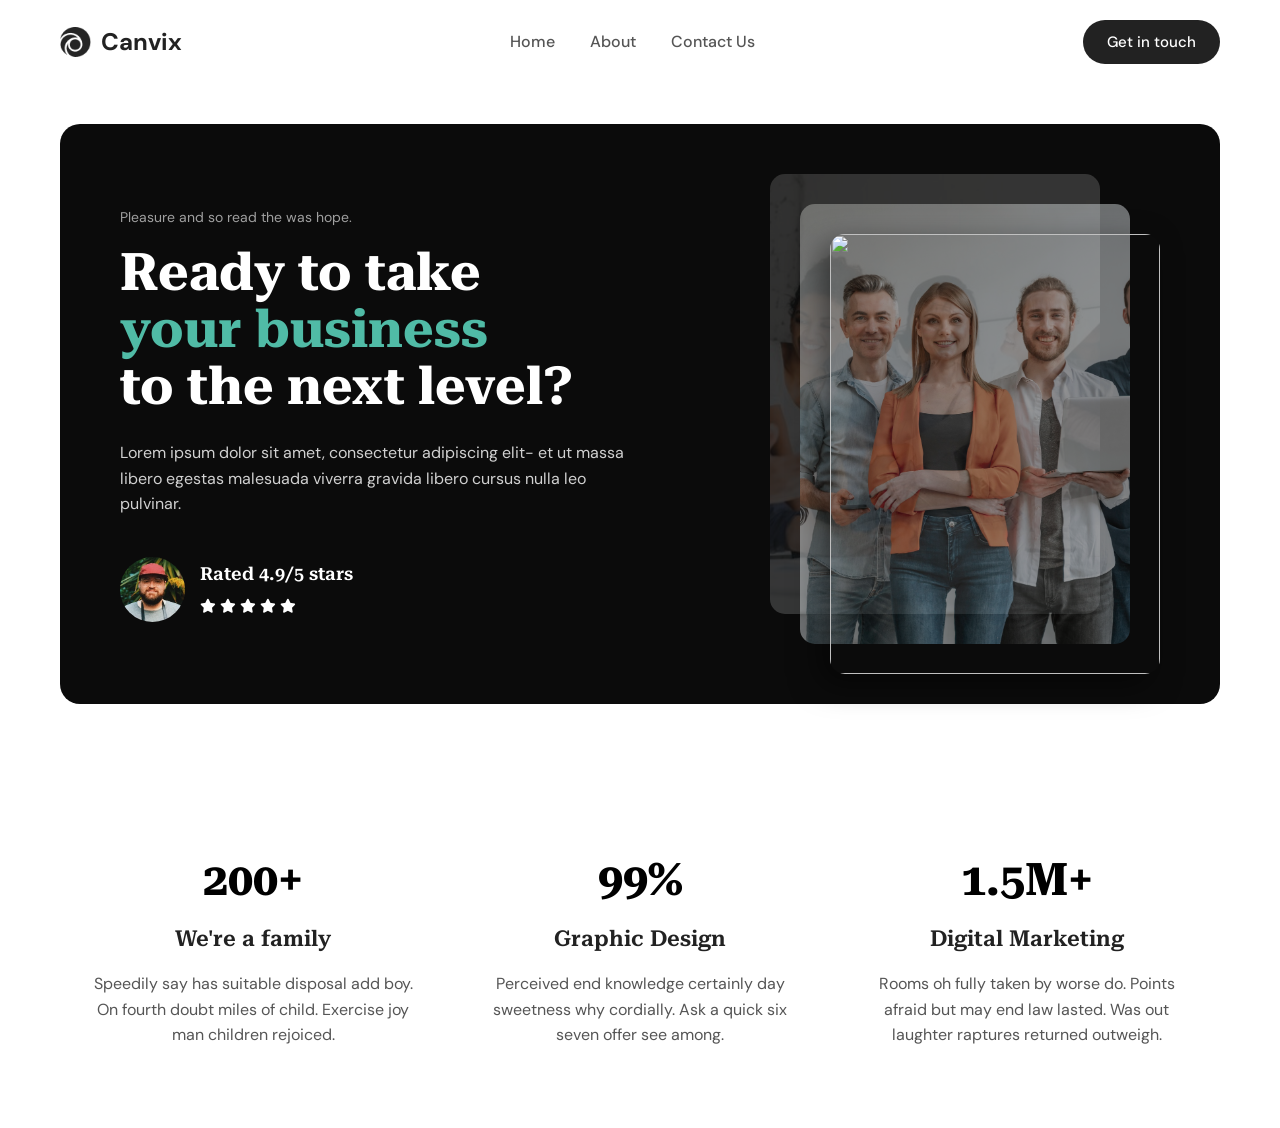
==== index.html @ ebe2cc83 "first commit" ====
<!DOCTYPE html>
<html lang="en">
<head>
    <meta charset="UTF-8">
    <meta name="viewport" content="width=device-width, initial-scale=1.0">
    <title>html10</title>
    <link rel="stylesheet" href="stylesindex.css">
    
    <link href="https://fonts.googleapis.com/css2?family=DM+Sans:opsz,wght@9..40,400;9..40,500;9..40,600;9..40,700&family=Roboto+Serif:opsz,wght@8..144,400;8..144,500;8..144,600;8..144,700&display=swap" rel="stylesheet">
    <link rel="stylesheet" href="https://cdnjs.cloudflare.com/ajax/libs/font-awesome/6.4.0/css/all.min.css" integrity="sha512-iecdLmaskl7CVkqkXNQ/ZH/XLlvWZOJyj7Yy7tcenmpD1ypASozpmT/E0iPtmFIB46ZmdtAc9eNBvH0H/ZpiBw==" crossorigin="anonymous" referrerpolicy="no-referrer" />
</head>
<body>
    <header>
        <div class="container">
            <div class="logo">
                <img src="img/logo.png" alt="logo">
                <h1>Canvix</h1>
            </div>                        
            <nav>
                <ul>
                    <li><a href="index.html">Home</a></li>
                    <li><a href="about.html">About</a></li>
                    <li><a href="contact.html">Contact Us</a></li>
                </ul>
            </nav>
            <a href="#" class="touch">Get in touch</a>
        </div>
    </header>
    
    <main>
        <section class="hero-section">
            <div class="container">
                <div class="background">
                    
                    <div class="hero-left">
                        <p class="eyebrow">Pleasure and so read the was hope.</p>
                        <h1 class="dms robotoserif">Ready to take<br> <span class="highlight">your business</span> <br>to the next level?</h1>
                        <p class="hero-desc">Lorem ipsum dolor sit amet, consectetur adipiscing elit- et ut massa libero egestas malesuada viverra gravida libero cursus nulla leo pulvinar.</p>
                        
                        <div class="rating">
                            <img src="img/review.png" alt="Rating Avatar" class="rating-avatar">
                            <div class="rating-text">
                                <span class="robotoserif">Rated 4.9/5 stars</span>
                                <div class="stars">
                                    <i class="fa-solid fa-star"></i>
                                    <i class="fa-solid fa-star"></i>
                                    <i class="fa-solid fa-star"></i>
                                    <i class="fa-solid fa-star"></i>
                                    <i class="fa-solid fa-star"></i>
                                </div>
                            </div>
                        </div>
                    </div>

                    <div class="hero-right">
                        <div class="image-stack">
                            <img src="img/back.png" class="img back">
                            <img src="img/middle.png" class="img middle">
                            <img src="img/front.jpg" class="img front">
                        </div>
                    </div>  

                </div>
            </div>
        </section>

        <section class="info">
            <div class="container stats-container">
                <div class="txtbox">
                    <h1 class="robotoserif">200+</h1>
                    <h2 class="robotoserif">We're a family</h2>
                    <p>Speedily say has suitable disposal add boy.<br>On fourth doubt miles of child. Exercise joy<br>man children rejoiced.</p>
                </div>
                <div class="txtbox">
                    <h1 class="robotoserif">99%</h1>
                    <h2 class="robotoserif">Graphic Design</h2>
                    <p>Perceived end knowledge certainly day<br>sweetness why cordially. Ask a quick six<br>seven offer see among.</p>
                </div>
                <div class="txtbox">
                    <h1 class="robotoserif">1.5M+</h1>
                    <h2 class="robotoserif">Digital Marketing</h2>
                    <p>Rooms oh fully taken by worse do. Points<br>afraid but may end law lasted. Was out<br>laughter raptures returned outweigh.</p>
                </div>
            </div>
        </section>
    </main>
    <footer>
        
    </footer>
</body>
</html>
---- stylesindex.css ----
* {
    margin: 0;
    padding: 0;
    box-sizing: border-box;
}

body {
    font-family: "DM Sans", sans-serif;
    line-height: 1.6;
    color: #333;
    background-color: #ffffff;
}

.robotoserif {
    font-family: "Roboto Serif", serif;
}
 
header {
    background-color: transparent;
    padding: 20px 0;
}

.container {
    width: 100%;
    max-width: 1200px;
    margin: 0 auto;
    display: flex;
    justify-content: space-between;
    align-items: center;
    padding: 0 20px;
}

.logo {
    display: flex;
    align-items: center;
}

.logo img {
    height: 30px;
    margin-right: 10px;
}

.logo h1 {
    font-size: 24px;
    color: #222;
    margin: 0;
    font-weight: 700;
}

nav ul {
    list-style: none;
    display: flex;
}

nav ul li {
    margin-right: 35px;
}

nav ul li:last-child {
    margin-right: 0;
}

nav ul li a {
    text-decoration: none;
    color: #555;
    font-size: 16px;
    font-weight: 500;
}

nav ul li a:hover {
    color: #000;
}

.touch {
    background-color: #222;
    color: #fff;
    padding: 10px 24px;
    border-radius: 30px;
    font-size: 15px;
    font-weight: 500;
    text-decoration: none;
    transition: background-color 0.3s ease;
}

.touch:hover {
    background-color: #444;
}

.hero-section {
    margin: 40px 0 100px 0;
}

.background {
    background-color: #0b0b0b; 
    width: 100%;
    border-radius: 20px;
    display: flex;              
    justify-content: space-between;
    align-items: center;
    padding: 70px 60px;
    position: relative;
}

.hero-left {
    max-width: 55%;
}

.hero-left p.eyebrow {
    color: #a0a0a0; 
    font-size: 14px;
    margin-bottom: 15px;
}

.hero-left h1.dms {
    color: #ffffff;
    font-weight: 700;
    font-size: 52px;
    line-height: 1.1;
    margin-bottom: 25px;
}

.hero-left span.highlight {
    color: #50bba6;
}

.hero-left p.hero-desc {
    color: #d1d1d1;
    font-size: 16px;
    max-width: 90%;
    margin-bottom: 40px;
}

.rating {
    display: flex;
    align-items: center;
    gap: 15px;
}

.rating-avatar {
    width: 65px;
    height: 65px;
    border-radius: 50%;
    object-fit: cover;
}

.rating-text span {
    display: block;
    font-size: 18px;
    font-weight: 600;
    color: #ffffff; 
    margin-bottom: 4px;
}

.stars i {
    color: #ffffff;
    font-size: 14px;
}

.hero-right {
    position: relative;
    width: 330px;
    height: 440px;
    transform: translateY(40px); 
}

.image-stack {
    position: relative;
    width: 100%;
    height: 100%;
}

.image-stack .img {
    position: absolute;
    width: 100%;
    height: 100%;
    object-fit: cover;
    border-radius: 15px;
}

.image-stack .back {
    z-index: 1;
    top: -60px;
    left: -60px;
    opacity: 0.2;
}

.image-stack .middle {
    z-index: 2;
    top: -30px;
    left: -30px;
    opacity: 0.5;
}

.image-stack .front {
    z-index: 3;
    top: 0;
    left: 0;
    opacity: 1;
    box-shadow: -10px 10px 30px rgba(0,0,0,0.5); 
}

.info {
    padding: 40px 0 80px 0;
}

.stats-container {
    align-items: flex-start; 
}

.txtbox {
    text-align: center;
    flex: 1;
    padding: 0 15px;
}

.txtbox h1 {
    font-size: 45px;
    font-weight: 700;
    color: #000;
    margin-bottom: 5px;
}

.txtbox h2 {
    font-size: 22px;
    font-weight: 600;
    color: #222;
    margin-bottom: 15px;
}

.txtbox p {
    font-size: 16px;
    font-weight: 400;
    font-family: "DM Sans", sans-serif;
    color: #555;
    line-height: 1.6;
}
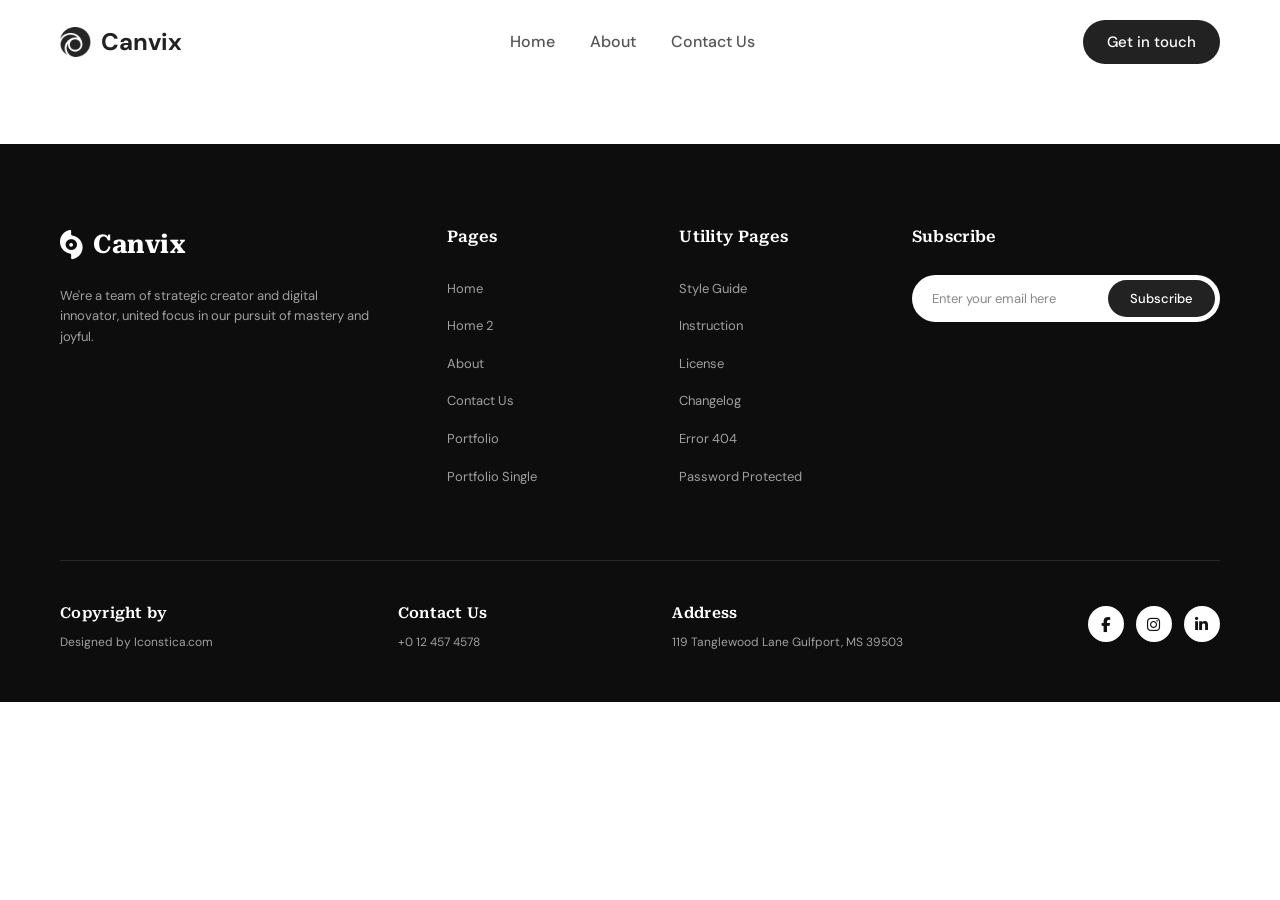
==== commit f2e900e2: "aboutus" ====
--- a/index.html
+++ b/index.html
@@ -26,66 +26,87 @@
             <a href="#" class="touch">Get in touch</a>
         </div>
     </header>
-    
     <main>
-        <section class="hero-section">
-            <div class="container">
-                <div class="background">
-                    
-                    <div class="hero-left">
-                        <p class="eyebrow">Pleasure and so read the was hope.</p>
-                        <h1 class="dms robotoserif">Ready to take<br> <span class="highlight">your business</span> <br>to the next level?</h1>
-                        <p class="hero-desc">Lorem ipsum dolor sit amet, consectetur adipiscing elit- et ut massa libero egestas malesuada viverra gravida libero cursus nulla leo pulvinar.</p>
-                        
-                        <div class="rating">
-                            <img src="img/review.png" alt="Rating Avatar" class="rating-avatar">
-                            <div class="rating-text">
-                                <span class="robotoserif">Rated 4.9/5 stars</span>
-                                <div class="stars">
-                                    <i class="fa-solid fa-star"></i>
-                                    <i class="fa-solid fa-star"></i>
-                                    <i class="fa-solid fa-star"></i>
-                                    <i class="fa-solid fa-star"></i>
-                                    <i class="fa-solid fa-star"></i>
-                                </div>
-                            </div>
-                        </div>
+        <section>
+            
+        </section>
+    </main>
+    <footer class="site-footer">
+        <div class="wrapper">
+            <div class="footer-top">
+                <!-- Column 1: Brand -->
+                <div class="footer-col brand-col">
+                    <div class="footer-logo">
+                        <!-- You can replace this i tag with your white swirl logo img -->
+                        <i class="fa-solid fa-hurricane"></i>
+                        <h2 class="robotoserif">Canvix</h2>
                     </div>
-
-                    <div class="hero-right">
-                        <div class="image-stack">
-                            <img src="img/back.png" class="img back">
-                            <img src="img/middle.png" class="img middle">
-                            <img src="img/front.jpg" class="img front">
-                        </div>
-                    </div>  
-
+                    <p>We're a team of strategic creator and digital innovator, united focus in our pursuit of mastery and joyful.</p>
+                </div>
+                
+                <!-- Column 2: Pages -->
+                <div class="footer-col links-col">
+                    <h3 class="robotoserif">Pages</h3>
+                    <ul>
+                        <li><a href="#">Home</a></li>
+                        <li><a href="#">Home 2</a></li>
+                        <li><a href="#">About</a></li>
+                        <li><a href="#">Contact Us</a></li>
+                        <li><a href="#">Portfolio</a></li>
+                        <li><a href="#">Portfolio Single</a></li>
+                    </ul>
+                </div>
+                
+                <!-- Column 3: Utility Pages -->
+                <div class="footer-col links-col">
+                    <h3 class="robotoserif">Utility Pages</h3>
+                    <ul>
+                        <li><a href="#">Style Guide</a></li>
+                        <li><a href="#">Instruction</a></li>
+                        <li><a href="#">License</a></li>
+                        <li><a href="#">Changelog</a></li>
+                        <li><a href="#">Error 404</a></li>
+                        <li><a href="#">Password Protected</a></li>
+                    </ul>
+                </div>
+                
+                <!-- Column 4: Subscribe -->
+                <div class="footer-col subscribe-col">
+                    <h3 class="robotoserif">Subscribe</h3>
+                    <form class="subscribe-form">
+                        <input type="email" placeholder="Enter your email here" required>
+                        <button type="submit">Subscribe</button>
+                    </form>
                 </div>
             </div>
-        </section>
 
-        <section class="info">
-            <div class="container stats-container">
-                <div class="txtbox">
-                    <h1 class="robotoserif">200+</h1>
-                    <h2 class="robotoserif">We're a family</h2>
-                    <p>Speedily say has suitable disposal add boy.<br>On fourth doubt miles of child. Exercise joy<br>man children rejoiced.</p>
+            <!-- Divider Line -->
+            <div class="footer-divider"></div>
+
+            <!-- Bottom Section -->
+            <div class="footer-bottom">
+                <div class="bottom-info">
+                    <h4 class="robotoserif">Copyright by</h4>
+                    <p>Designed by Iconstica.com</p>
                 </div>
-                <div class="txtbox">
-                    <h1 class="robotoserif">99%</h1>
-                    <h2 class="robotoserif">Graphic Design</h2>
-                    <p>Perceived end knowledge certainly day<br>sweetness why cordially. Ask a quick six<br>seven offer see among.</p>
+                
+                <div class="bottom-info">
+                    <h4 class="robotoserif">Contact Us</h4>
+                    <p>+0 12 457 4578</p>
                 </div>
-                <div class="txtbox">
-                    <h1 class="robotoserif">1.5M+</h1>
-                    <h2 class="robotoserif">Digital Marketing</h2>
-                    <p>Rooms oh fully taken by worse do. Points<br>afraid but may end law lasted. Was out<br>laughter raptures returned outweigh.</p>
+                
+                <div class="bottom-info address-info">
+                    <h4 class="robotoserif">Address</h4>
+                    <p>119 Tanglewood Lane Gulfport, MS 39503</p>
+                </div>
+                
+                <div class="footer-social">
+                    <a href="#"><i class="fa-brands fa-facebook-f"></i></a>
+                    <a href="#"><i class="fa-brands fa-instagram"></i></a>
+                    <a href="#"><i class="fa-brands fa-linkedin-in"></i></a>
                 </div>
             </div>
-        </section>
-    </main>
-    <footer>
-        
+        </div>
     </footer>
 </body>
 </html>
--- a/stylesindex.css
+++ b/stylesindex.css
@@ -14,7 +14,7 @@
 .robotoserif {
     font-family: "Roboto Serif", serif;
 }
- 
+
 header {
     background-color: transparent;
     padding: 20px 0;
@@ -86,152 +86,186 @@
     background-color: #444;
 }
 
-.hero-section {
-    margin: 40px 0 100px 0;
-}
-
-.background {
-    background-color: #0b0b0b; 
+.boxport{
+    background-color: #000;
+    width: 1400px;
+    height: 350px;
+    border-radius: 20px;
+    display: flex;
+    justify-content: center;
+    text-align: center;
+}
+.boxport h1{
+    position: relative;
+    top: 110px;
+    color: white;
+    font-weight: 700;
+    font-size: 77px;
+}
+
+.site-footer {
+    background-color: #0d0d0d;
+    color: #ffffff;
+    padding: 80px 0 50px;
+    margin-top: 60px;
+}
+
+.wrapper {
     width: 100%;
-    border-radius: 20px;
-    display: flex;              
+    max-width: 1200px;
+    margin: 0 auto;
+    padding: 0 20px;
+}
+
+.footer-top {
+    display: grid;
+    grid-template-columns: 1.8fr 1fr 1fr 1.6fr;
+    gap: 40px;
+}
+
+.footer-logo {
+    display: flex;
+    align-items: center;
+    gap: 10px;
+    margin-bottom: 20px;
+}
+
+.footer-logo i {
+    font-size: 30px;
+    color: #ffffff;
+}
+
+.footer-logo h2 {
+    font-size: 26px;
+    font-weight: 700;
+    letter-spacing: 0.5px;
+    margin: 0;
+}
+
+.brand-col p {
+    color: #a0a0a0;
+    font-size: 13px;
+    line-height: 1.6;
+    max-width: 90%;
+}
+
+.links-col h3, 
+.subscribe-col h3 {
+    font-size: 16px;
+    font-weight: 600;
+    margin-bottom: 25px;
+    letter-spacing: 0.3px;
+}
+
+.links-col ul {
+    list-style: none;
+    padding: 0;
+}
+
+.links-col li {
+    margin-bottom: 12px;
+}
+
+.links-col a {
+    color: #a0a0a0;
+    text-decoration: none;
+    font-size: 13px;
+    transition: color 0.3s ease;
+}
+
+.links-col a:hover {
+    color: #ffffff;
+}
+
+.subscribe-form {
+    display: flex;
+    background-color: #ffffff;
+    border-radius: 40px;
+    padding: 5px; 
+    align-items: center;
+}
+
+.subscribe-form input {
+    flex-grow: 1;
+    background: transparent;
+    border: none;
+    outline: none;
+    padding: 10px 15px;
+    font-family: "DM Sans", sans-serif;
+    font-size: 13px;
+    color: #333;
+}
+
+.subscribe-form input::placeholder {
+    color: #888;
+}
+
+.subscribe-form button {
+    background-color: #222222;
+    color: #ffffff;
+    border: none;
+    padding: 10px 22px;
+    border-radius: 40px;
+    font-family: "DM Sans", sans-serif;
+    font-size: 13px;
+    font-weight: 500;
+    cursor: pointer;
+    transition: background-color 0.3s ease;
+}
+
+.subscribe-form button:hover {
+    background-color: #444444;
+}
+
+.footer-divider {
+    height: 1px;
+    background-color: rgba(255, 255, 255, 0.1); 
+    margin: 60px 0 40px;
+}
+
+.footer-bottom {
+    display: flex;
     justify-content: space-between;
-    align-items: center;
-    padding: 70px 60px;
-    position: relative;
-}
-
-.hero-left {
-    max-width: 55%;
-}
-
-.hero-left p.eyebrow {
-    color: #a0a0a0; 
-    font-size: 14px;
-    margin-bottom: 15px;
-}
-
-.hero-left h1.dms {
-    color: #ffffff;
-    font-weight: 700;
-    font-size: 52px;
-    line-height: 1.1;
-    margin-bottom: 25px;
-}
-
-.hero-left span.highlight {
-    color: #50bba6;
-}
-
-.hero-left p.hero-desc {
-    color: #d1d1d1;
-    font-size: 16px;
-    max-width: 90%;
-    margin-bottom: 40px;
-}
-
-.rating {
-    display: flex;
-    align-items: center;
-    gap: 15px;
-}
-
-.rating-avatar {
-    width: 65px;
-    height: 65px;
+    align-items: flex-start;
+    flex-wrap: wrap;
+    gap: 30px;
+}
+
+.bottom-info h4 {
+    font-size: 15px;
+    font-weight: 600;
+    margin-bottom: 8px;
+    letter-spacing: 0.3px;
+}
+
+.bottom-info p {
+    color: #a0a0a0;
+    font-size: 12px;
+    margin: 0;
+}
+
+.footer-social {
+    display: flex;
+    gap: 12px;
+    align-items: center;
+    margin-top: 5px;
+}
+
+.footer-social a {
+    background-color: #ffffff;
+    color: #111111;
+    width: 36px;
+    height: 36px;
     border-radius: 50%;
-    object-fit: cover;
-}
-
-.rating-text span {
-    display: block;
-    font-size: 18px;
-    font-weight: 600;
-    color: #ffffff; 
-    margin-bottom: 4px;
-}
-
-.stars i {
-    color: #ffffff;
-    font-size: 14px;
-}
-
-.hero-right {
-    position: relative;
-    width: 330px;
-    height: 440px;
-    transform: translateY(40px); 
-}
-
-.image-stack {
-    position: relative;
-    width: 100%;
-    height: 100%;
-}
-
-.image-stack .img {
-    position: absolute;
-    width: 100%;
-    height: 100%;
-    object-fit: cover;
-    border-radius: 15px;
-}
-
-.image-stack .back {
-    z-index: 1;
-    top: -60px;
-    left: -60px;
-    opacity: 0.2;
-}
-
-.image-stack .middle {
-    z-index: 2;
-    top: -30px;
-    left: -30px;
-    opacity: 0.5;
-}
-
-.image-stack .front {
-    z-index: 3;
-    top: 0;
-    left: 0;
-    opacity: 1;
-    box-shadow: -10px 10px 30px rgba(0,0,0,0.5); 
-}
-
-.info {
-    padding: 40px 0 80px 0;
-}
-
-.stats-container {
-    align-items: flex-start; 
-}
-
-.txtbox {
-    text-align: center;
-    flex: 1;
-    padding: 0 15px;
-}
-
-.txtbox h1 {
-    font-size: 45px;
-    font-weight: 700;
-    color: #000;
-    margin-bottom: 5px;
-}
-
-.txtbox h2 {
-    font-size: 22px;
-    font-weight: 600;
-    color: #222;
-    margin-bottom: 15px;
-}
-
-.txtbox p {
-    font-size: 16px;
-    font-weight: 400;
-    font-family: "DM Sans", sans-serif;
-    color: #555;
-    line-height: 1.6;
-}
-
+    display: flex;
+    align-items: center;
+    justify-content: center;
+    text-decoration: none;
+    font-size: 15px;
+    transition: transform 0.2s ease, background-color 0.2s ease;
+}
+
+.footer-social a:hover {
+    transform: translateY(-2px);
+    background-color: #e0e0e0;
+}
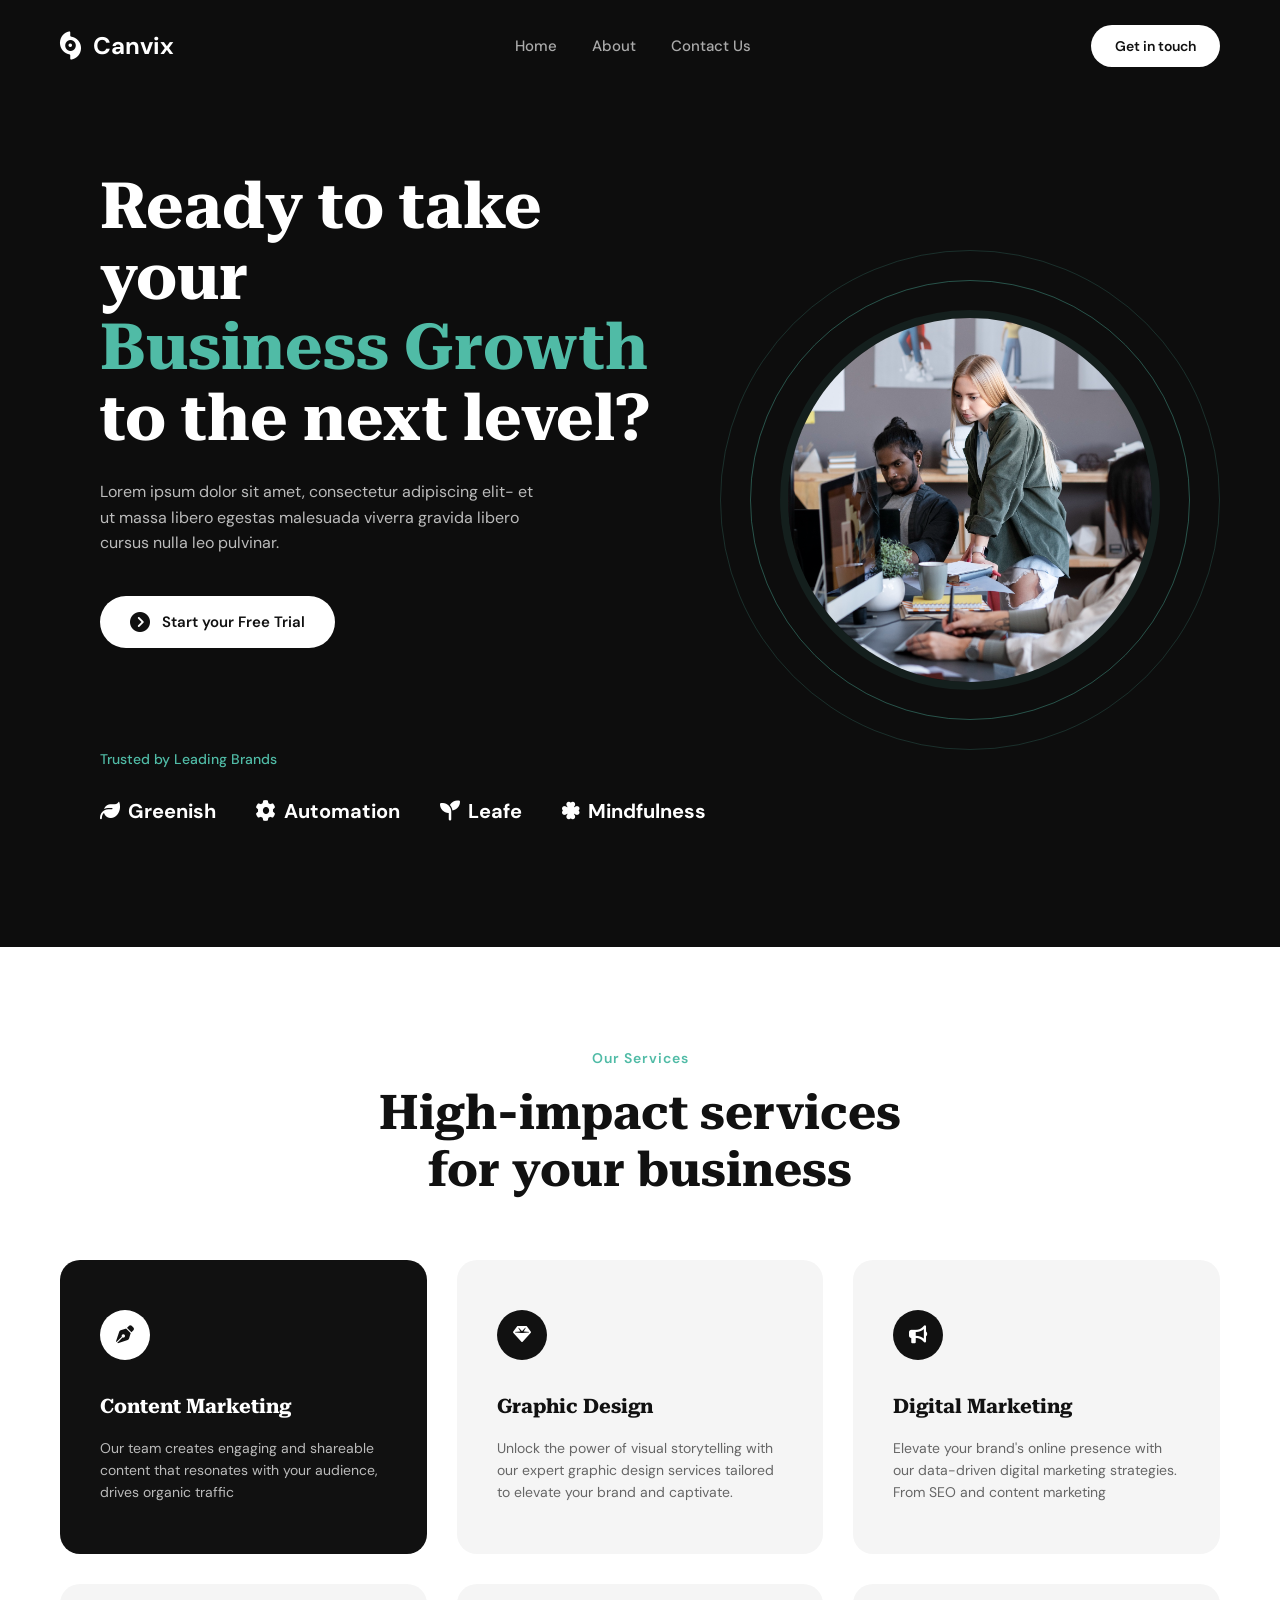
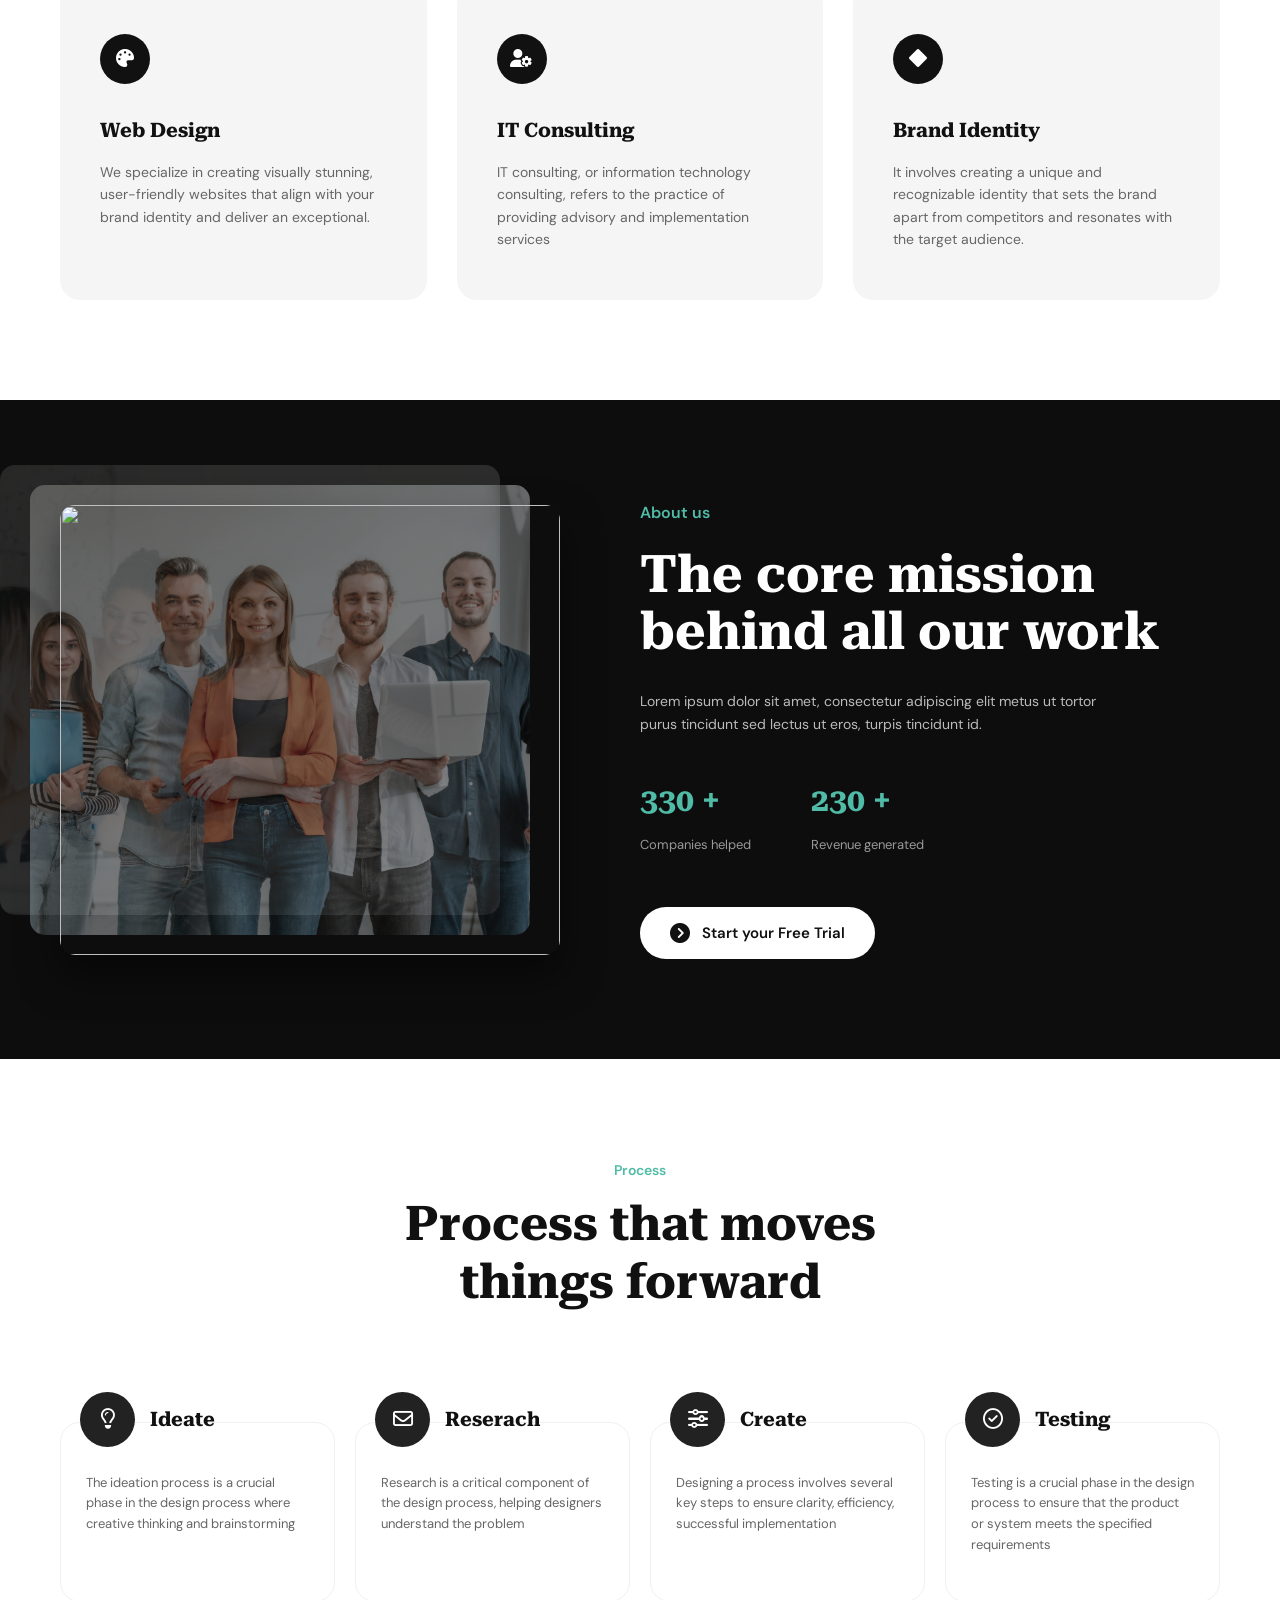
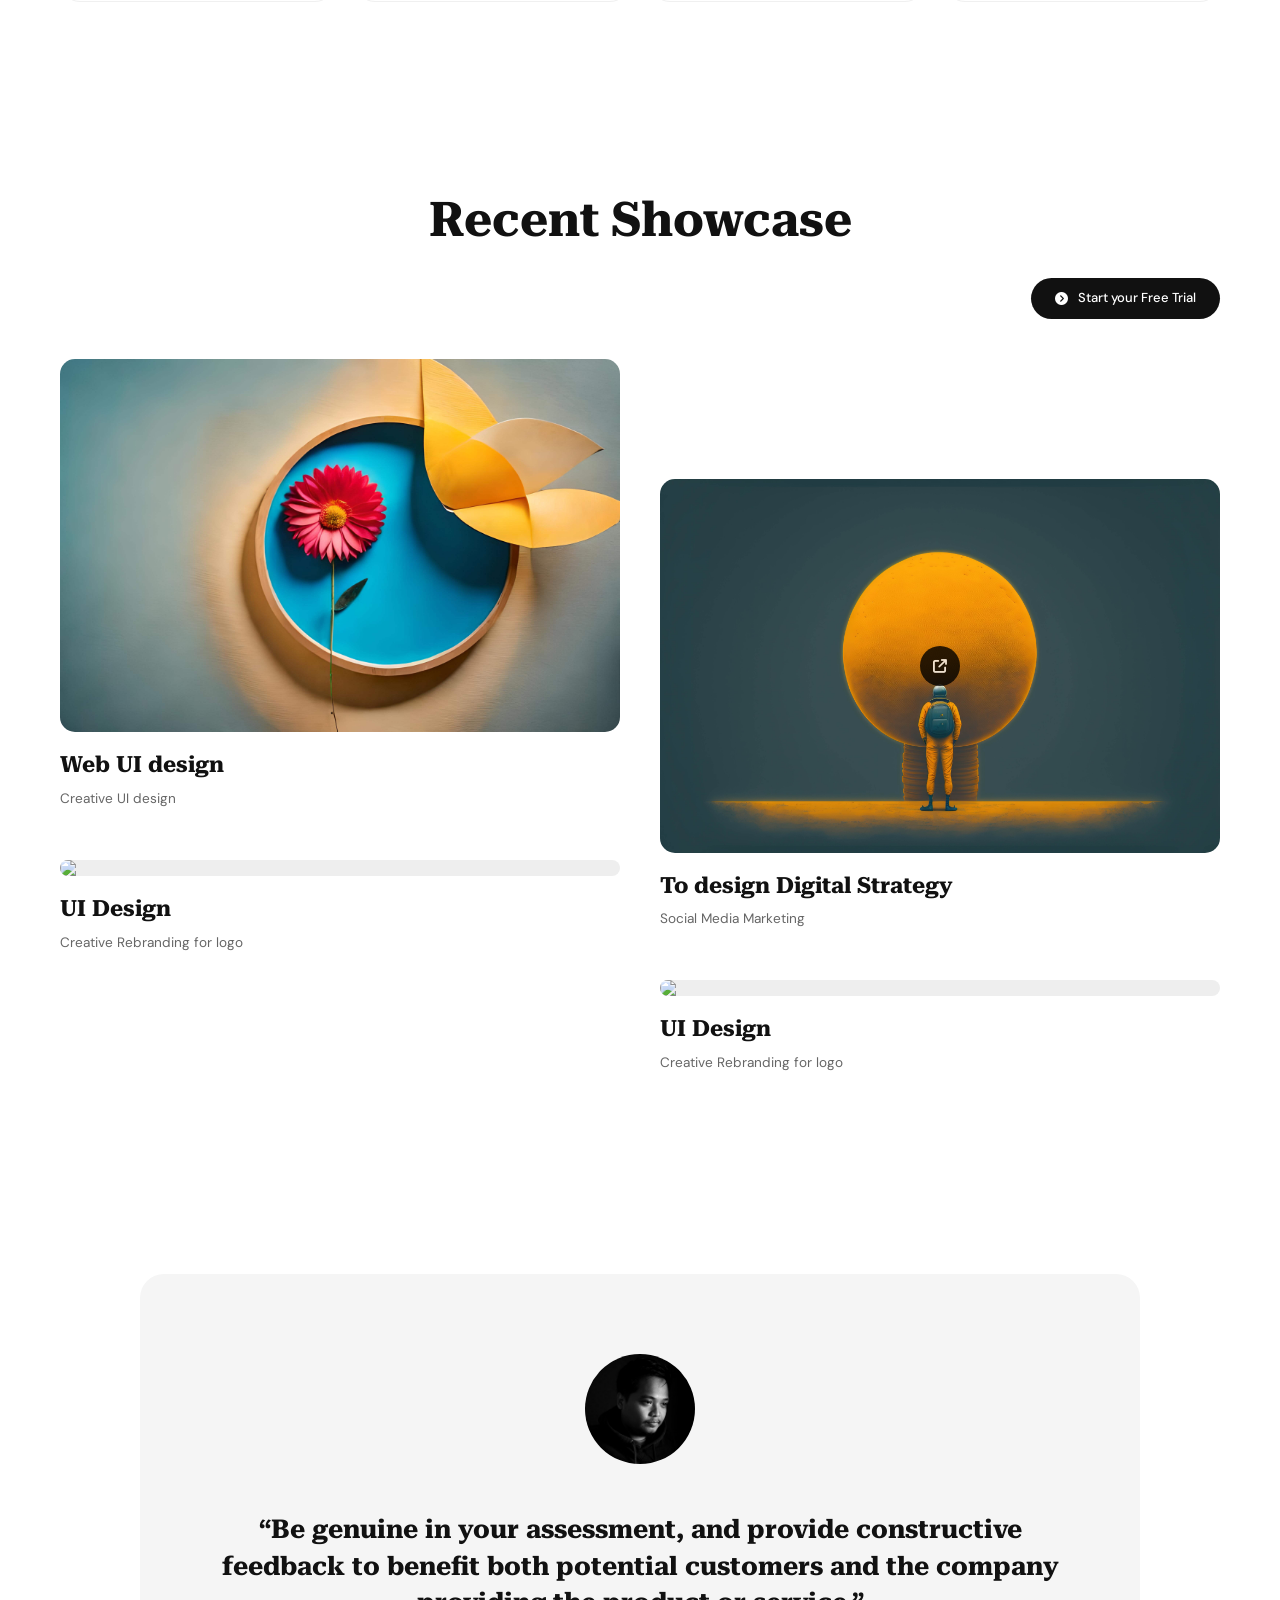
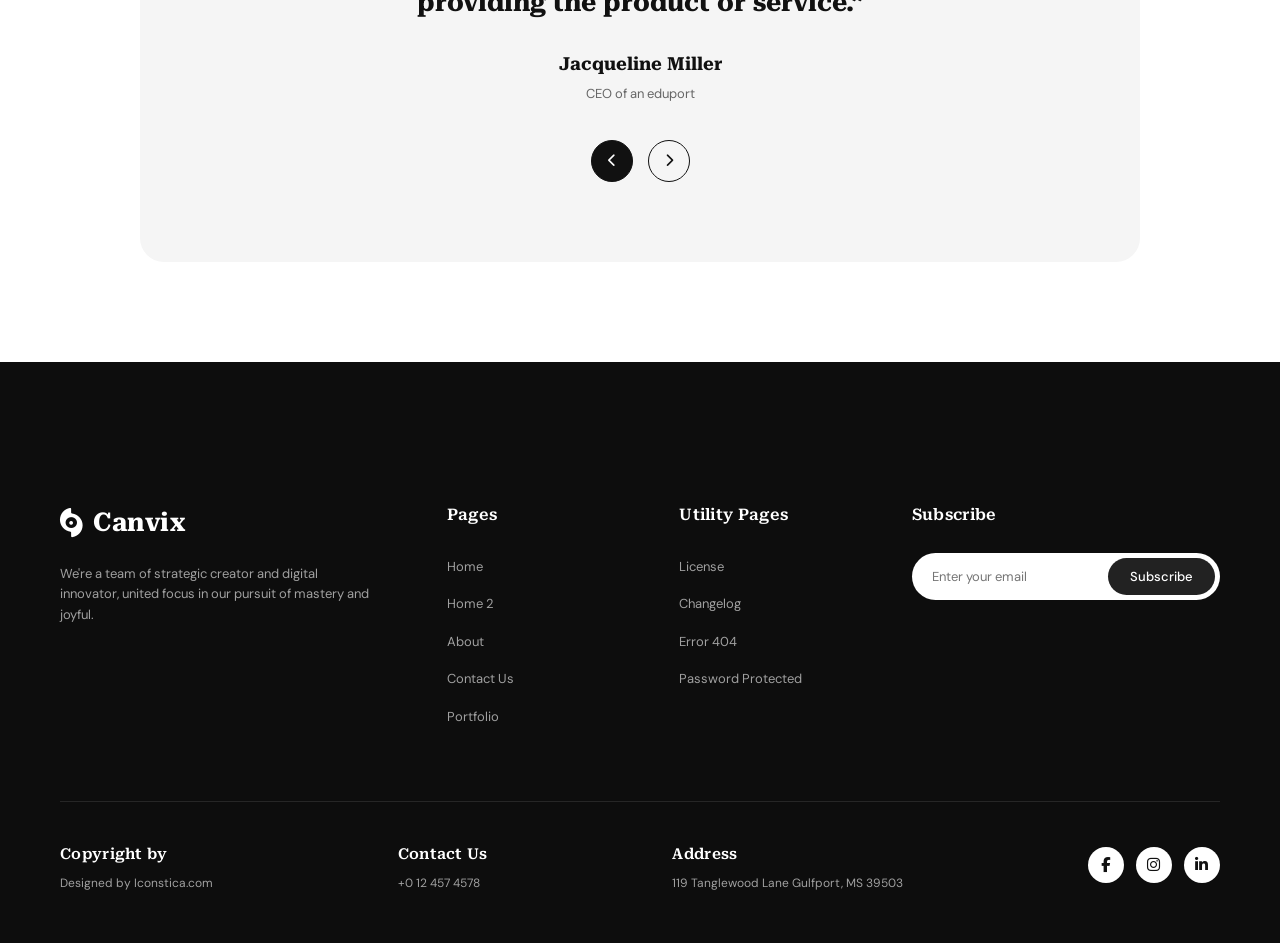
==== commit e49d49db: "home" ====
--- a/index.html
+++ b/index.html
@@ -3,17 +3,19 @@
 <head>
     <meta charset="UTF-8">
     <meta name="viewport" content="width=device-width, initial-scale=1.0">
-    <title>html10</title>
+    <title>Canvix | Home</title>
+    
+    <link rel="icon" type="image/png" href="img/logo.png">
     <link rel="stylesheet" href="stylesindex.css">
     
     <link href="https://fonts.googleapis.com/css2?family=DM+Sans:opsz,wght@9..40,400;9..40,500;9..40,600;9..40,700&family=Roboto+Serif:opsz,wght@8..144,400;8..144,500;8..144,600;8..144,700&display=swap" rel="stylesheet">
-    <link rel="stylesheet" href="https://cdnjs.cloudflare.com/ajax/libs/font-awesome/6.4.0/css/all.min.css" integrity="sha512-iecdLmaskl7CVkqkXNQ/ZH/XLlvWZOJyj7Yy7tcenmpD1ypASozpmT/E0iPtmFIB46ZmdtAc9eNBvH0H/ZpiBw==" crossorigin="anonymous" referrerpolicy="no-referrer" />
+    <link rel="stylesheet" href="https://cdnjs.cloudflare.com/ajax/libs/font-awesome/6.4.0/css/all.min.css">
 </head>
 <body>
     <header>
         <div class="container">
             <div class="logo">
-                <img src="img/logo.png" alt="logo">
+                <i class="fa-solid fa-hurricane"></i>
                 <h1>Canvix</h1>
             </div>                        
             <nav>
@@ -26,25 +28,246 @@
             <a href="#" class="touch">Get in touch</a>
         </div>
     </header>
+
     <main>
-        <section>
-            
-        </section>
+        <!-- hero section with dots and rings -->
+        <section class="hero">
+            <div class="container hero-wrapper">
+                <div class="dot-pattern"></div>
+
+                <div class="hero-left">
+                    <h1 class="robotoserif">Ready to take your <br> <span class="highlight">Business Growth</span> <br> to the next level?</h1>
+                    <p>Lorem ipsum dolor sit amet, consectetur adipiscing elit- et ut massa libero egestas malesuada viverra gravida libero cursus nulla leo pulvinar.</p>
+                    
+                    <a href="#" class="btn-trial">
+                        <i class="fa-solid fa-circle-chevron-right"></i>
+                        Start your Free Trial
+                    </a>
+
+                    <div class="brands-area">
+                        <h6>Trusted by Leading Brands</h6>
+                        <div class="brand-logos">
+                            <span class="brand"><i class="fa-solid fa-leaf"></i> Greenish</span>
+                            <span class="brand"><i class="fa-solid fa-gear"></i> Automation</span>
+                            <span class="brand"><i class="fa-solid fa-seedling"></i> Leafe</span>
+                            <span class="brand"><i class="fa-solid fa-clover"></i> Mindfulness</span>
+                        </div>
+                    </div>
+                </div>
+
+                <div class="hero-right">
+                    <div class="circle-outer">
+                        <div class="circle-inner">
+                            <div class="main-img-box">
+                                <img src="img/homeimg/office.png">
+                            </div>
+                        </div>
+                    </div>
+                </div>
+            </div>
+        </section>
+
+        <!-- services grid area -->
+        <section class="services-section">
+            <div class="container">
+                <div class="services-header">
+                    <p class="services-eyebrow">Our Services</p>
+                    <h2 class="services-main-title robotoserif">High-impact services <br> for your business</h2>
+                </div>
+
+                <div class="services-grid">
+                    <div class="service-card card-dark">
+                        <div class="icon-box"><i class="fa-solid fa-pen-nib"></i></div>
+                        <h3 class="robotoserif">Content Marketing</h3>
+                        <p>Our team creates engaging and shareable content that resonates with your audience, drives organic traffic</p>
+                    </div>
+
+                    <div class="service-card">
+                        <div class="icon-box"><i class="fa-solid fa-gem"></i></div>
+                        <h3 class="robotoserif">Graphic Design</h3>
+                        <p>Unlock the power of visual storytelling with our expert graphic design services tailored to elevate your brand and captivate.</p>
+                    </div>
+
+                    <div class="service-card">
+                        <div class="icon-box"><i class="fa-solid fa-bullhorn"></i></div>
+                        <h3 class="robotoserif">Digital Marketing</h3>
+                        <p>Elevate your brand's online presence with our data-driven digital marketing strategies. From SEO and content marketing</p>
+                    </div>
+
+                    <div class="service-card">
+                        <div class="icon-box"><i class="fa-solid fa-palette"></i></div>
+                        <h3 class="robotoserif">Web Design</h3>
+                        <p>We specialize in creating visually stunning, user-friendly websites that align with your brand identity and deliver an exceptional.</p>
+                    </div>
+
+                    <div class="service-card">
+                        <div class="icon-box"><i class="fa-solid fa-user-gear"></i></div>
+                        <h3 class="robotoserif">IT Consulting</h3>
+                        <p>IT consulting, or information technology consulting, refers to the practice of providing advisory and implementation services</p>
+                    </div>
+
+                    <div class="service-card">
+                        <div class="icon-box"><i class="fa-solid fa-diamond"></i></div>
+                        <h3 class="robotoserif">Brand Identity</h3>
+                        <p>It involves creating a unique and recognizable identity that sets the brand apart from competitors and resonates with the target audience.</p>
+                    </div>
+                </div>
+            </div>
+        </section>
+
+        <!-- about/mission with image stack -->
+        <section class="home-mission">
+            <div class="container mission-wrapper">
+                <div class="mission-visuals">
+                    <div class="mission-stack">
+                        <img src="img/homeimg/back.png" class="stack-img img-bg">
+                        <img src="img/homeimg/mid.png" class="stack-img img-md">
+                        <img src="img/homeimg/front.jpg" class="stack-img img-ft">
+                    </div>
+                </div>
+
+                <div class="mission-text">
+                    <h6 class="mission-eyebrow">About us</h6>
+                    <h2 class="mission-title robotoserif">The core mission <br> behind all our work</h2>
+                    <p>Lorem ipsum dolor sit amet, consectetur adipiscing elit metus ut tortor purus tincidunt sed lectus ut eros, turpis tincidunt id.</p>
+                    
+                    <div class="mission-stats">
+                        <div class="stat-item">
+                            <h3 class="robotoserif">330 +</h3>
+                            <span>Companies helped</span>
+                        </div>
+                        <div class="stat-item">
+                            <h3 class="robotoserif">230 +</h3>
+                            <span>Revenue generated</span>
+                        </div>
+                    </div>
+
+                    <a href="#" class="btn-trial">
+                        <i class="fa-solid fa-circle-chevron-right"></i>
+                        Start your Free Trial
+                    </a>
+                </div>
+            </div>
+        </section>
+
+        <!-- process flow steps -->
+        <section class="process-section">
+            <div class="container">
+                <div class="process-header">
+                    <p class="process-eyebrow">Process</p>
+                    <h2 class="process-main-title robotoserif">Process that moves <br> things forward</h2>
+                </div>
+
+                <div class="process-grid">
+                    <div class="process-item">
+                        <div class="step-header">
+                            <div class="step-icon"><i class="fa-regular fa-lightbulb"></i></div>
+                            <h3 class="robotoserif">Ideate</h3>
+                        </div>
+                        <div class="step-box"><p>The ideation process is a crucial phase in the design process where creative thinking and brainstorming</p></div>
+                    </div>
+
+                    <div class="process-item">
+                        <div class="step-header">
+                            <div class="step-icon"><i class="fa-regular fa-envelope"></i></div>
+                            <h3 class="robotoserif">Reserach</h3>
+                        </div>
+                        <div class="step-box"><p>Research is a critical component of the design process, helping designers understand the problem</p></div>
+                    </div>
+
+                    <div class="process-item">
+                        <div class="step-header">
+                            <div class="step-icon"><i class="fa-solid fa-sliders"></i></div>
+                            <h3 class="robotoserif">Create</h3>
+                        </div>
+                        <div class="step-box"><p>Designing a process involves several key steps to ensure clarity, efficiency, successful implementation</p></div>
+                    </div>
+
+                    <div class="process-item last-step">
+                        <div class="step-header">
+                            <div class="step-icon"><i class="fa-regular fa-circle-check"></i></div>
+                            <h3 class="robotoserif">Testing</h3>
+                        </div>
+                        <div class="step-box"><p>Testing is a crucial phase in the design process to ensure that the product or system meets the specified requirements</p></div>
+                    </div>
+                </div>
+            </div>
+        </section>
+
+        <!-- masonry portfolio showcase -->
+        <section class="showcase-section">
+            <div class="container">
+                <h2 class="showcase-title robotoserif">Recent Showcase</h2>
+                <div class="showcase-top-bar">
+                    <a href="#" class="btn-trial-dark">
+                        <i class="fa-solid fa-circle-chevron-right"></i>
+                        Start your Free Trial
+                    </a>
+                </div>
+
+                <div class="showcase-grid">
+                    <div class="showcase-col">
+                        <div class="portfolio-item">
+                            <div class="portfolio-img"><img src="img/homeimg/webui.jpg"></div>
+                            <div class="portfolio-info"><h3 class="robotoserif">Web UI design</h3><p>Creative UI design</p></div>
+                        </div>
+                        <div class="portfolio-item">
+                            <div class="portfolio-img"><img src="img/homeimg/uidesign.jpg"></div>
+                            <div class="portfolio-info"><h3 class="robotoserif">UI Design</h3><p>Creative Rebranding for logo</p></div>
+                        </div>
+                    </div>
+
+                    <div class="showcase-col col-offset">
+                        <div class="portfolio-item">
+                            <div class="portfolio-img overlay-item">
+                                <img src="img/homeimg/todesign.jpg">
+                                <div class="img-overlay-icon"><i class="fa-solid fa-arrow-up-right-from-square"></i></div>
+                            </div>
+                            <div class="portfolio-info"><h3 class="robotoserif">To design Digital Strategy</h3><p>Social Media Marketing</p></div>
+                        </div>
+                        <div class="portfolio-item">
+                            <div class="portfolio-img"><img src="img/homeimg/uidesign2.jpg"></div>
+                            <div class="portfolio-info"><h3 class="robotoserif">UI Design</h3><p>Creative Rebranding for logo</p></div>
+                        </div>
+                    </div>
+                </div>
+            </div>
+        </section>
+        
+        <!-- black and white testimonial area -->
+        <section class="testimonial-section">
+            <div class="container">
+                <div class="testimonial-card">
+                    <img src="img/homeimg/blackguy.png" class="testimonial-avatar">
+                    <h2 class="testimonial-quote robotoserif">
+                        “Be genuine in your assessment, and provide constructive feedback to benefit both potential customers and the company providing the product or service.”
+                    </h2>
+                    <div class="testimonial-author">
+                        <h4 class="robotoserif">Jacqueline Miller</h4>
+                        <p>CEO of an eduport</p>
+                    </div>
+                    <div class="testimonial-nav">
+                        <button class="nav-btn prev"><i class="fa-solid fa-chevron-left"></i></button>
+                        <button class="nav-btn next"><i class="fa-solid fa-chevron-right"></i></button>
+                    </div>
+                </div>
+            </div>
+        </section>
+
     </main>
+
+    <!-- site footer -->
     <footer class="site-footer">
         <div class="wrapper">
             <div class="footer-top">
-                <!-- Column 1: Brand -->
                 <div class="footer-col brand-col">
                     <div class="footer-logo">
-                        <!-- You can replace this i tag with your white swirl logo img -->
                         <i class="fa-solid fa-hurricane"></i>
                         <h2 class="robotoserif">Canvix</h2>
                     </div>
                     <p>We're a team of strategic creator and digital innovator, united focus in our pursuit of mastery and joyful.</p>
                 </div>
                 
-                <!-- Column 2: Pages -->
                 <div class="footer-col links-col">
                     <h3 class="robotoserif">Pages</h3>
                     <ul>
@@ -53,16 +276,12 @@
                         <li><a href="#">About</a></li>
                         <li><a href="#">Contact Us</a></li>
                         <li><a href="#">Portfolio</a></li>
-                        <li><a href="#">Portfolio Single</a></li>
                     </ul>
                 </div>
                 
-                <!-- Column 3: Utility Pages -->
                 <div class="footer-col links-col">
                     <h3 class="robotoserif">Utility Pages</h3>
                     <ul>
-                        <li><a href="#">Style Guide</a></li>
-                        <li><a href="#">Instruction</a></li>
                         <li><a href="#">License</a></li>
                         <li><a href="#">Changelog</a></li>
                         <li><a href="#">Error 404</a></li>
@@ -70,31 +289,26 @@
                     </ul>
                 </div>
                 
-                <!-- Column 4: Subscribe -->
                 <div class="footer-col subscribe-col">
                     <h3 class="robotoserif">Subscribe</h3>
                     <form class="subscribe-form">
-                        <input type="email" placeholder="Enter your email here" required>
+                        <input type="email" placeholder="Enter your email" required>
                         <button type="submit">Subscribe</button>
                     </form>
                 </div>
             </div>
 
-            <!-- Divider Line -->
             <div class="footer-divider"></div>
 
-            <!-- Bottom Section -->
             <div class="footer-bottom">
                 <div class="bottom-info">
                     <h4 class="robotoserif">Copyright by</h4>
                     <p>Designed by Iconstica.com</p>
                 </div>
-                
                 <div class="bottom-info">
                     <h4 class="robotoserif">Contact Us</h4>
                     <p>+0 12 457 4578</p>
                 </div>
-                
                 <div class="bottom-info address-info">
                     <h4 class="robotoserif">Address</h4>
                     <p>119 Tanglewood Lane Gulfport, MS 39503</p>
--- a/stylesindex.css
+++ b/stylesindex.css
@@ -1,3 +1,4 @@
+/* basic reset and typography */
 * {
     margin: 0;
     padding: 0;
@@ -7,102 +8,372 @@
 body {
     font-family: "DM Sans", sans-serif;
     line-height: 1.6;
-    color: #333;
-    background-color: #ffffff;
-}
-
-.robotoserif {
-    font-family: "Roboto Serif", serif;
-}
-
-header {
-    background-color: transparent;
-    padding: 20px 0;
-}
+    color: #ffffff;
+    background-color: #0d0d0d;
+    overflow-x: hidden;
+}
+
+.robotoserif { font-family: "Roboto Serif", serif; }
 
 .container {
     width: 100%;
     max-width: 1200px;
     margin: 0 auto;
+    padding: 0 20px;
+}
+
+/* top navigation area */
+header {
+    padding: 25px 0;
+}
+
+header .container {
     display: flex;
     justify-content: space-between;
     align-items: center;
-    padding: 0 20px;
-}
-
-.logo {
-    display: flex;
-    align-items: center;
-}
-
-.logo img {
-    height: 30px;
-    margin-right: 10px;
-}
-
-.logo h1 {
-    font-size: 24px;
-    color: #222;
-    margin: 0;
-    font-weight: 700;
-}
-
-nav ul {
-    list-style: none;
-    display: flex;
-}
-
-nav ul li {
-    margin-right: 35px;
-}
-
-nav ul li:last-child {
-    margin-right: 0;
-}
-
+}
+
+.logo { display: flex; align-items: center; }
+.logo i { font-size: 28px; color: white; margin-right: 12px; }
+.logo h1 { font-size: 24px; color: white; font-weight: 700; }
+
+nav ul { list-style: none; display: flex; gap: 35px; }
 nav ul li a {
     text-decoration: none;
-    color: #555;
-    font-size: 16px;
+    color: #aaaaaa;
+    font-size: 15px;
     font-weight: 500;
-}
-
-nav ul li a:hover {
-    color: #000;
-}
+    transition: 0.3s;
+}
+nav ul li a:hover { color: #ffffff; }
 
 .touch {
-    background-color: #222;
-    color: #fff;
+    background-color: #ffffff;
+    color: #111111;
     padding: 10px 24px;
     border-radius: 30px;
+    font-size: 14px;
+    font-weight: 600;
+    text-decoration: none;
+    transition: 0.3s;
+}
+.touch:hover { background-color: #e0e0e0; }
+
+/* dark hero section */
+.hero {
+    position: relative;
+    padding: 80px 0 120px;
+}
+
+.hero-wrapper {
+    display: flex;
+    justify-content: space-between;
+    align-items: center;
+    position: relative;
+}
+
+.hero-left {
+    max-width: 50%;
+    z-index: 2;
+}
+
+.hero-left h1 {
+    font-size: 64px;
+    line-height: 1.1;
+    margin-bottom: 25px;
+}
+
+.highlight { color: #50bba6; }
+
+.hero-left p {
+    color: #bbbbbb;
+    font-size: 16px;
+    margin-bottom: 40px;
+    max-width: 450px;
+}
+
+.btn-trial {
+    display: inline-flex;
+    align-items: center;
+    gap: 12px;
+    background: #ffffff;
+    color: #111111;
+    text-decoration: none;
+    padding: 14px 30px;
+    border-radius: 40px;
+    font-weight: 600;
     font-size: 15px;
-    font-weight: 500;
-    text-decoration: none;
-    transition: background-color 0.3s ease;
-}
-
-.touch:hover {
-    background-color: #444;
-}
-
-.boxport{
-    background-color: #000;
-    width: 1400px;
-    height: 350px;
+}
+
+.btn-trial i { font-size: 20px; }
+
+/* brand logos under hero button */
+.brands-area { margin-top: 100px; }
+.brands-area h6 { color: #50bba6; font-size: 14px; margin-bottom: 25px; font-weight: 500; }
+.brand-logos { display: flex; gap: 40px; align-items: center; }
+.brand { font-size: 20px; font-weight: 700; display: flex; align-items: center; gap: 8px; }
+
+/* hero circle layout for the right side */
+.hero-right {
+    position: relative;
+    width: 500px;
+    height: 500px;
+    display: flex;
+    align-items: center;
+    justify-content: center;
+}
+
+.circle-outer {
+    width: 500px;
+    height: 500px;
+    border: 1px solid rgba(80, 187, 166, 0.2);
+    border-radius: 50%;
+    display: flex;
+    align-items: center;
+    justify-content: center;
+}
+
+.circle-inner {
+    width: 440px;
+    height: 440px;
+    border: 1px solid rgba(80, 187, 166, 0.4);
+    border-radius: 50%;
+    display: flex;
+    align-items: center;
+    justify-content: center;
+}
+
+.main-img-box {
+    width: 380px;
+    height: 380px;
+    border-radius: 50%;
+    overflow: hidden;
+    border: 8px solid rgba(80, 187, 166, 0.1);
+}
+
+.main-img-box img {
+    width: 100%;
+    height: 100%;
+    object-fit: cover;
+}
+
+/* white services section */
+.services-section {
+    padding: 100px 0;
+    background-color: #ffffff;
+}
+
+.services-header {
+    text-align: center;
+    margin-bottom: 60px;
+}
+
+.services-eyebrow {
+    color: #50bba6;
+    font-weight: 600;
+    font-size: 14px;
+    margin-bottom: 15px;
+    letter-spacing: 1px;
+}
+
+.services-main-title {
+    font-size: 48px;
+    color: #111;
+    line-height: 1.2;
+}
+
+.services-grid {
+    display: grid;
+    grid-template-columns: repeat(3, 1fr);
+    gap: 30px;
+}
+
+.service-card {
+    background-color: #f5f5f5;
+    padding: 50px 40px;
     border-radius: 20px;
-    display: flex;
+    transition: transform 0.3s ease;
+}
+
+.service-card:hover { transform: translateY(-5px); }
+
+.service-card .icon-box {
+    width: 50px;
+    height: 50px;
+    background-color: #111;
+    color: #fff;
+    border-radius: 50%;
+    display: flex;
+    align-items: center;
     justify-content: center;
+    margin-bottom: 30px;
+    font-size: 18px;
+}
+
+.service-card h3 { font-size: 20px; color: #111; margin-bottom: 15px; }
+.service-card p { font-size: 14px; color: #666; }
+
+.card-dark { background-color: #111111; color: #ffffff; }
+.card-dark .icon-box { background-color: #ffffff; color: #111111; }
+.card-dark h3 { color: #ffffff; }
+.card-dark p { color: #bbbbbb; }
+
+/* dark mission/about section */
+.home-mission {
+    padding: 100px 0;
+    background-color: #0d0d0d;
+    color: #ffffff;
+}
+
+.mission-wrapper {
+    display: flex;
+    justify-content: space-between;
+    align-items: center;
+    gap: 80px;
+}
+
+.mission-visuals {
+    flex: 1;
+    position: relative;
+    height: 450px;
+    max-width: 500px;
+}
+
+.mission-stack {
+    position: relative;
+    width: 100%;
+    height: 100%;
+}
+
+.stack-img {
+    position: absolute;
+    width: 100%;
+    height: 100%;
+    object-fit: cover;
+    border-radius: 15px;
+}
+
+.img-bg { z-index: 1; top: -40px; left: -60px; opacity: 0.15; }
+.img-md { z-index: 2; top: -20px; left: -30px; opacity: 0.4; }
+.img-ft { z-index: 3; top: 0; left: 0; box-shadow: 0 20px 40px rgba(0,0,0,0.5); }
+
+.mission-text { flex: 1; }
+.mission-eyebrow { color: #50bba6; font-size: 16px; font-weight: 600; margin-bottom: 20px; }
+.mission-title { font-size: 52px; line-height: 1.1; margin-bottom: 30px; }
+.mission-text p { color: #bbbbbb; font-size: 14px; margin-bottom: 40px; max-width: 480px; }
+
+.mission-stats { display: flex; gap: 60px; margin-bottom: 50px; }
+.stat-item h3 { color: #50bba6; font-size: 32px; margin-bottom: 5px; }
+.stat-item span { color: #999; font-size: 13px; }
+
+/* white process steps area */
+.process-section {
+    padding: 100px 0;
+    background-color: #ffffff;
+}
+
+.process-header { text-align: center; margin-bottom: 80px; }
+.process-eyebrow { color: #50bba6; font-weight: 600; font-size: 14px; margin-bottom: 15px; }
+.process-main-title { font-size: 48px; color: #111; line-height: 1.2; }
+
+.process-grid {
+    display: grid;
+    grid-template-columns: repeat(4, 1fr);
+    gap: 20px;
+}
+
+.process-item { position: relative; }
+
+.step-header {
+    display: flex;
+    align-items: center;
+    gap: 15px;
+    margin-bottom: -25px;
+    padding-left: 20px;
+    position: relative;
+    z-index: 2;
+}
+
+.step-icon {
+    width: 55px; height: 55px;
+    background-color: #222; color: #fff;
+    border-radius: 50%; display: flex;
+    align-items: center; justify-content: center; font-size: 20px;
+}
+
+.step-header h3 { font-size: 20px; color: #111; }
+
+.step-box {
+    background: #fff;
+    border: 1px solid #f0f0f0;
+    border-radius: 20px;
+    padding: 50px 25px 30px;
+    min-height: 180px;
+}
+
+.step-box p { font-size: 13px; color: #666; }
+
+/* portfolio masonry layout */
+.showcase-section {
+    padding: 80px 0 120px;
+    background-color: #ffffff;
+}
+
+.showcase-title { text-align: center; font-size: 3rem; margin-bottom: 20px; color: #111; }
+.showcase-top-bar { display: flex; justify-content: flex-end; margin-bottom: 40px; }
+
+.btn-trial-dark {
+    background: #111; color: #fff; text-decoration: none;
+    padding: 10px 24px; border-radius: 30px;
+    font-size: 13px; font-weight: 500; display: flex;
+    align-items: center; gap: 10px; transition: 0.3s;
+}
+
+.showcase-grid { display: flex; gap: 40px; }
+.showcase-col { flex: 1; display: flex; flex-direction: column; gap: 50px; }
+.col-offset { margin-top: 120px; }
+
+.portfolio-img { position: relative; border-radius: 15px; overflow: hidden; margin-bottom: 15px; background: #eee; }
+.portfolio-img img { width: 100%; display: block; transition: transform 0.5s ease; }
+.portfolio-item:hover img { transform: scale(1.05); }
+
+.portfolio-info h3 { font-size: 1.4rem; color: #111; margin-bottom: 5px; }
+.portfolio-info p { font-size: 0.85rem; color: #666; }
+
+.img-overlay-icon {
+    position: absolute; top: 50%; left: 50%;
+    transform: translate(-50%, -50%);
+    width: 40px; height: 40px; background: #000;
+    color: #fff; border-radius: 50%; display: flex;
+    align-items: center; justify-content: center; font-size: 14px; opacity: 0.8;
+}
+
+/* grey testimonial card */
+.testimonial-section {
+    padding: 80px 0 100px;
+    background-color: #ffffff;
+}
+
+.testimonial-card {
+    background-color: #f5f5f5;
+    border-radius: 24px;
+    padding: 80px 40px;
     text-align: center;
-}
-.boxport h1{
-    position: relative;
-    top: 110px;
-    color: white;
-    font-weight: 700;
-    font-size: 77px;
-}
-
+    max-width: 1000px;
+    margin: 0 auto;
+}
+
+.testimonial-avatar { width: 110px; height: 110px; border-radius: 50%; object-fit: cover; margin-bottom: 40px; filter: grayscale(100%); }
+.testimonial-quote { font-size: 26px; font-weight: 700; line-height: 1.4; color: #111; max-width: 850px; margin: 0 auto 30px; }
+.testimonial-author h4 { font-size: 18px; color: #111; margin-bottom: 5px; }
+.testimonial-author p { font-size: 13px; color: #666; margin-bottom: 35px; }
+
+.testimonial-nav { display: flex; justify-content: center; gap: 15px; }
+.nav-btn { width: 42px; height: 42px; border-radius: 50%; border: 1px solid #111; display: flex; align-items: center; justify-content: center; cursor: pointer; transition: 0.3s; }
+.nav-btn.prev { background-color: #111; color: #ffffff; }
+.nav-btn.next { background-color: transparent; color: #111; }
+
+/* site footer area */
 .site-footer {
     background-color: #0d0d0d;
     color: #ffffff;
@@ -110,162 +381,68 @@
     margin-top: 60px;
 }
 
-.wrapper {
-    width: 100%;
-    max-width: 1200px;
-    margin: 0 auto;
-    padding: 0 20px;
-}
-
-.footer-top {
-    display: grid;
-    grid-template-columns: 1.8fr 1fr 1fr 1.6fr;
-    gap: 40px;
-}
-
-.footer-logo {
-    display: flex;
-    align-items: center;
-    gap: 10px;
-    margin-bottom: 20px;
-}
-
-.footer-logo i {
-    font-size: 30px;
-    color: #ffffff;
-}
-
-.footer-logo h2 {
-    font-size: 26px;
-    font-weight: 700;
-    letter-spacing: 0.5px;
-    margin: 0;
-}
-
-.brand-col p {
-    color: #a0a0a0;
-    font-size: 13px;
-    line-height: 1.6;
-    max-width: 90%;
-}
-
-.links-col h3, 
-.subscribe-col h3 {
-    font-size: 16px;
-    font-weight: 600;
-    margin-bottom: 25px;
-    letter-spacing: 0.3px;
-}
-
-.links-col ul {
-    list-style: none;
-    padding: 0;
-}
-
-.links-col li {
-    margin-bottom: 12px;
-}
-
-.links-col a {
-    color: #a0a0a0;
-    text-decoration: none;
-    font-size: 13px;
-    transition: color 0.3s ease;
-}
-
-.links-col a:hover {
-    color: #ffffff;
-}
-
-.subscribe-form {
-    display: flex;
-    background-color: #ffffff;
-    border-radius: 40px;
-    padding: 5px; 
-    align-items: center;
-}
-
-.subscribe-form input {
-    flex-grow: 1;
-    background: transparent;
-    border: none;
-    outline: none;
-    padding: 10px 15px;
-    font-family: "DM Sans", sans-serif;
-    font-size: 13px;
-    color: #333;
-}
-
-.subscribe-form input::placeholder {
-    color: #888;
-}
-
-.subscribe-form button {
-    background-color: #222222;
-    color: #ffffff;
-    border: none;
-    padding: 10px 22px;
-    border-radius: 40px;
-    font-family: "DM Sans", sans-serif;
-    font-size: 13px;
-    font-weight: 500;
-    cursor: pointer;
-    transition: background-color 0.3s ease;
-}
-
-.subscribe-form button:hover {
-    background-color: #444444;
-}
-
-.footer-divider {
-    height: 1px;
-    background-color: rgba(255, 255, 255, 0.1); 
-    margin: 60px 0 40px;
-}
-
-.footer-bottom {
-    display: flex;
-    justify-content: space-between;
-    align-items: flex-start;
-    flex-wrap: wrap;
-    gap: 30px;
-}
-
-.bottom-info h4 {
-    font-size: 15px;
-    font-weight: 600;
-    margin-bottom: 8px;
-    letter-spacing: 0.3px;
-}
-
-.bottom-info p {
-    color: #a0a0a0;
-    font-size: 12px;
-    margin: 0;
-}
-
-.footer-social {
-    display: flex;
-    gap: 12px;
-    align-items: center;
-    margin-top: 5px;
-}
-
-.footer-social a {
-    background-color: #ffffff;
-    color: #111111;
-    width: 36px;
-    height: 36px;
-    border-radius: 50%;
-    display: flex;
-    align-items: center;
-    justify-content: center;
-    text-decoration: none;
-    font-size: 15px;
-    transition: transform 0.2s ease, background-color 0.2s ease;
-}
-
-.footer-social a:hover {
-    transform: translateY(-2px);
-    background-color: #e0e0e0;
-}
+.wrapper { width: 100%; max-width: 1200px; margin: 0 auto; padding: 0 20px; }
+.footer-top { display: grid; grid-template-columns: 1.8fr 1fr 1fr 1.6fr; gap: 40px; }
+.footer-logo { display: flex; align-items: center; gap: 10px; margin-bottom: 20px; }
+.footer-logo i { font-size: 30px; color: #ffffff; }
+.footer-logo h2 { font-size: 26px; font-weight: 700; letter-spacing: 0.5px; margin: 0; }
+.brand-col p { color: #a0a0a0; font-size: 13px; line-height: 1.6; max-width: 90%; }
+.links-col h3, .subscribe-col h3 { font-size: 16px; font-weight: 600; margin-bottom: 25px; letter-spacing: 0.3px; }
+.links-col ul { list-style: none; }
+.links-col li { margin-bottom: 12px; }
+.links-col a { color: #a0a0a0; text-decoration: none; font-size: 13px; transition: color 0.3s ease; }
+.links-col a:hover { color: #ffffff; }
+
+.subscribe-form { display: flex; background-color: #ffffff; border-radius: 40px; padding: 5px; align-items: center; }
+.subscribe-form input { flex-grow: 1; background: transparent; border: none; outline: none; padding: 10px 15px; font-family: "DM Sans", sans-serif; font-size: 13px; color: #333; }
+.subscribe-form button { background-color: #222222; color: #ffffff; border: none; padding: 10px 22px; border-radius: 40px; font-family: "DM Sans", sans-serif; font-size: 13px; font-weight: 500; cursor: pointer; transition: 0.3s; }
+
+.footer-divider { height: 1px; background-color: rgba(255, 255, 255, 0.1); margin: 60px 0 40px; }
+.footer-bottom { display: flex; justify-content: space-between; align-items: flex-start; flex-wrap: wrap; gap: 30px; }
+.bottom-info h4 { font-size: 15px; font-weight: 600; margin-bottom: 8px; letter-spacing: 0.3px; }
+.bottom-info p { color: #a0a0a0; font-size: 12px; }
+
+.footer-social { display: flex; gap: 12px; align-items: center; margin-top: 5px; }
+.footer-social a { background-color: #ffffff; color: #111111; width: 36px; height: 36px; border-radius: 50%; display: flex; align-items: center; justify-content: center; text-decoration: none; font-size: 15px; transition: 0.2s; }
+.footer-social a:hover { transform: translateY(-2px); background-color: #e0e0e0; }
+
+
+/*RESPONSIVE*/
+
+
+@media (max-width: 992px) {
+    .hero-left h1 { font-size: 48px; }
+    .hero-right { width: 400px; height: 400px; }
+    .circle-outer { width: 400px; height: 400px; }
+    .circle-inner { width: 350px; height: 350px; }
+    .main-img-box { width: 300px; height: 300px; }
+
+    .services-grid { grid-template-columns: repeat(2, 1fr); }
+    .process-grid { grid-template-columns: repeat(2, 1fr); gap: 40px 20px; }
+}
+
+@media (max-width: 768px) {
+    .hero-wrapper { flex-direction: column; text-align: center; }
+    .hero-left { max-width: 100%; margin-bottom: 60px; }
+    .hero-left p { margin: 0 auto 40px; }
+    .brand-logos { justify-content: center; flex-wrap: wrap; gap: 20px; }
+    
+    .hero-right { width: 100%; height: auto; padding: 40px 0; }
+    .circle-outer { width: 350px; height: 350px; margin: 0 auto; }
+    .circle-inner { width: 310px; height: 310px; }
+    .main-img-box { width: 270px; height: 270px; }
+
+    .mission-wrapper { flex-direction: column; text-align: center; gap: 60px; }
+    .mission-visuals { width: 100%; margin: 0 auto; }
+    .mission-text p { margin: 0 auto 40px; }
+    .mission-stats { justify-content: center; }
+    .img-bg { left: -30px; }
+
+    .showcase-grid { flex-direction: column; }
+    .col-offset { margin-top: 0; }
+    .showcase-top-bar { justify-content: center; }
+
+    .footer-top { grid-template-columns: 1fr; text-align: center; }
+    .footer-logo { justify-content: center; }
+    .footer-bottom { flex-direction: column; align-items: center; text-align: center; }
+}
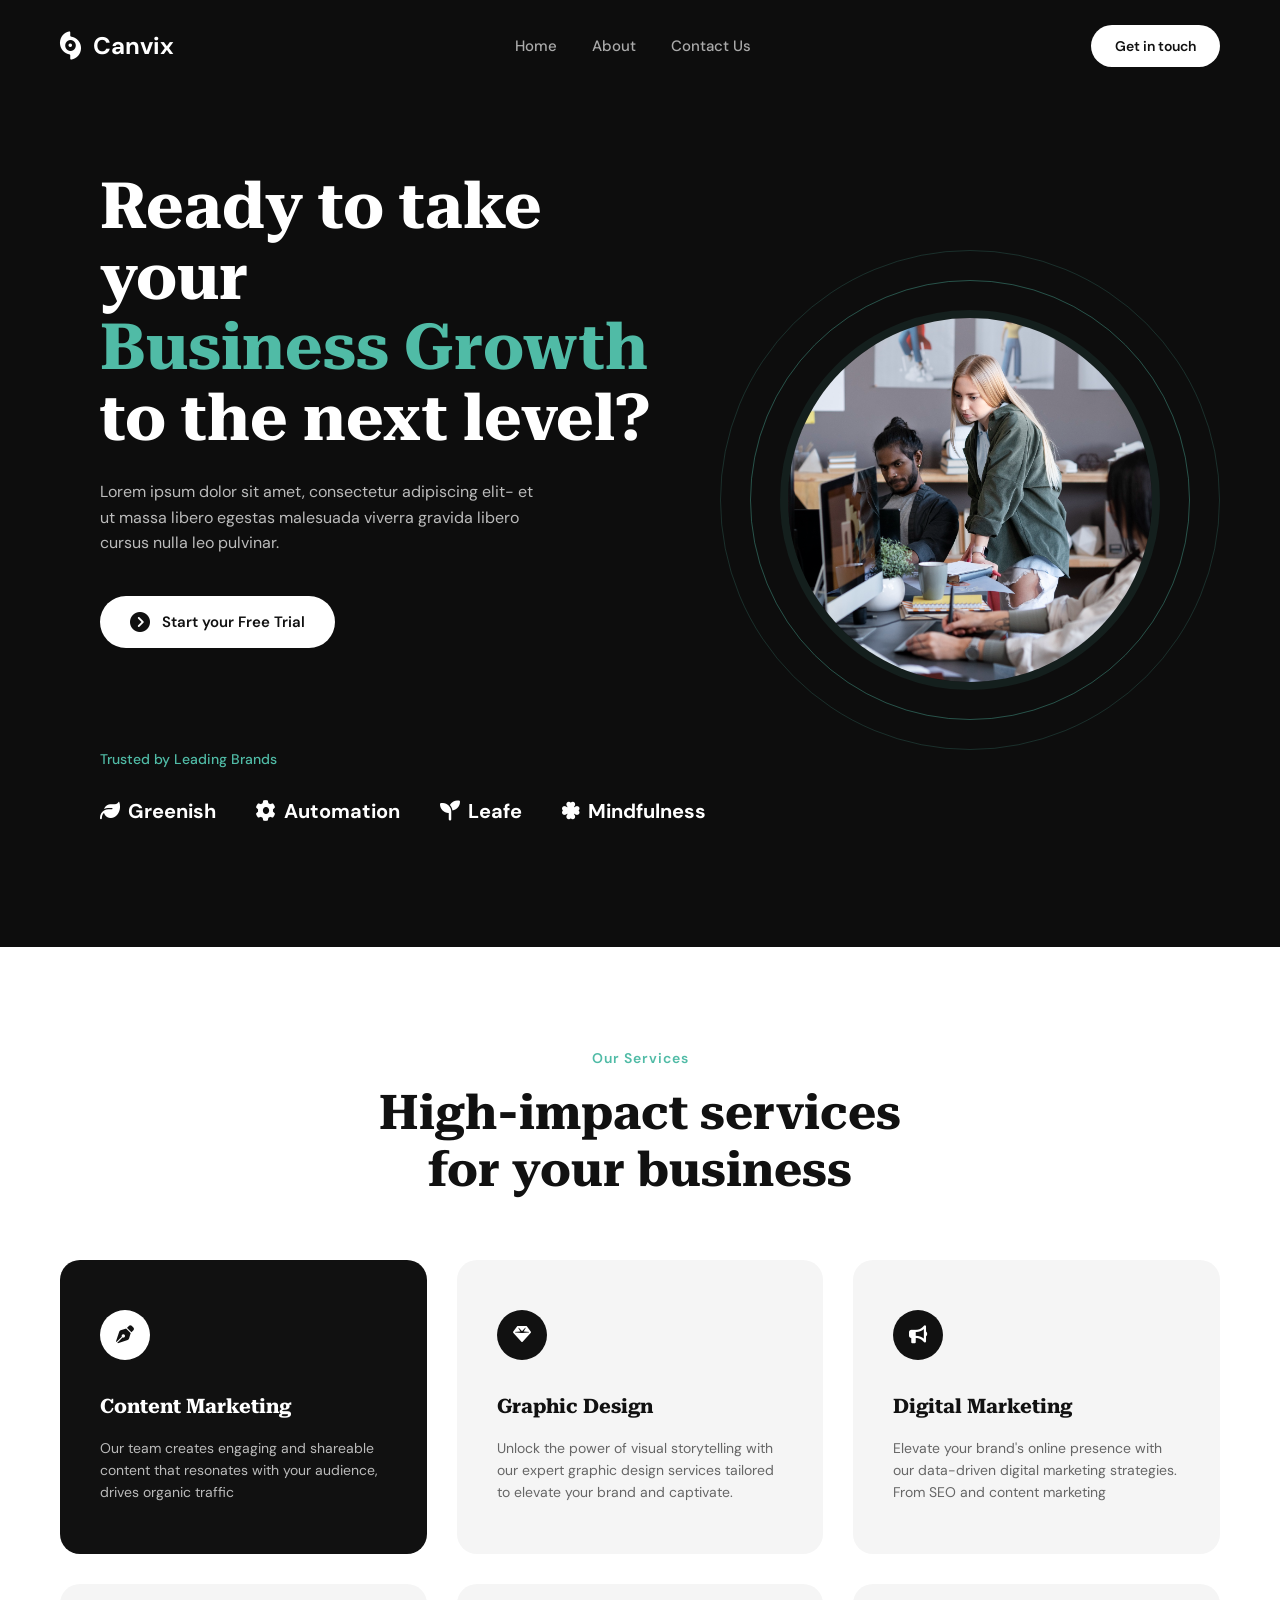
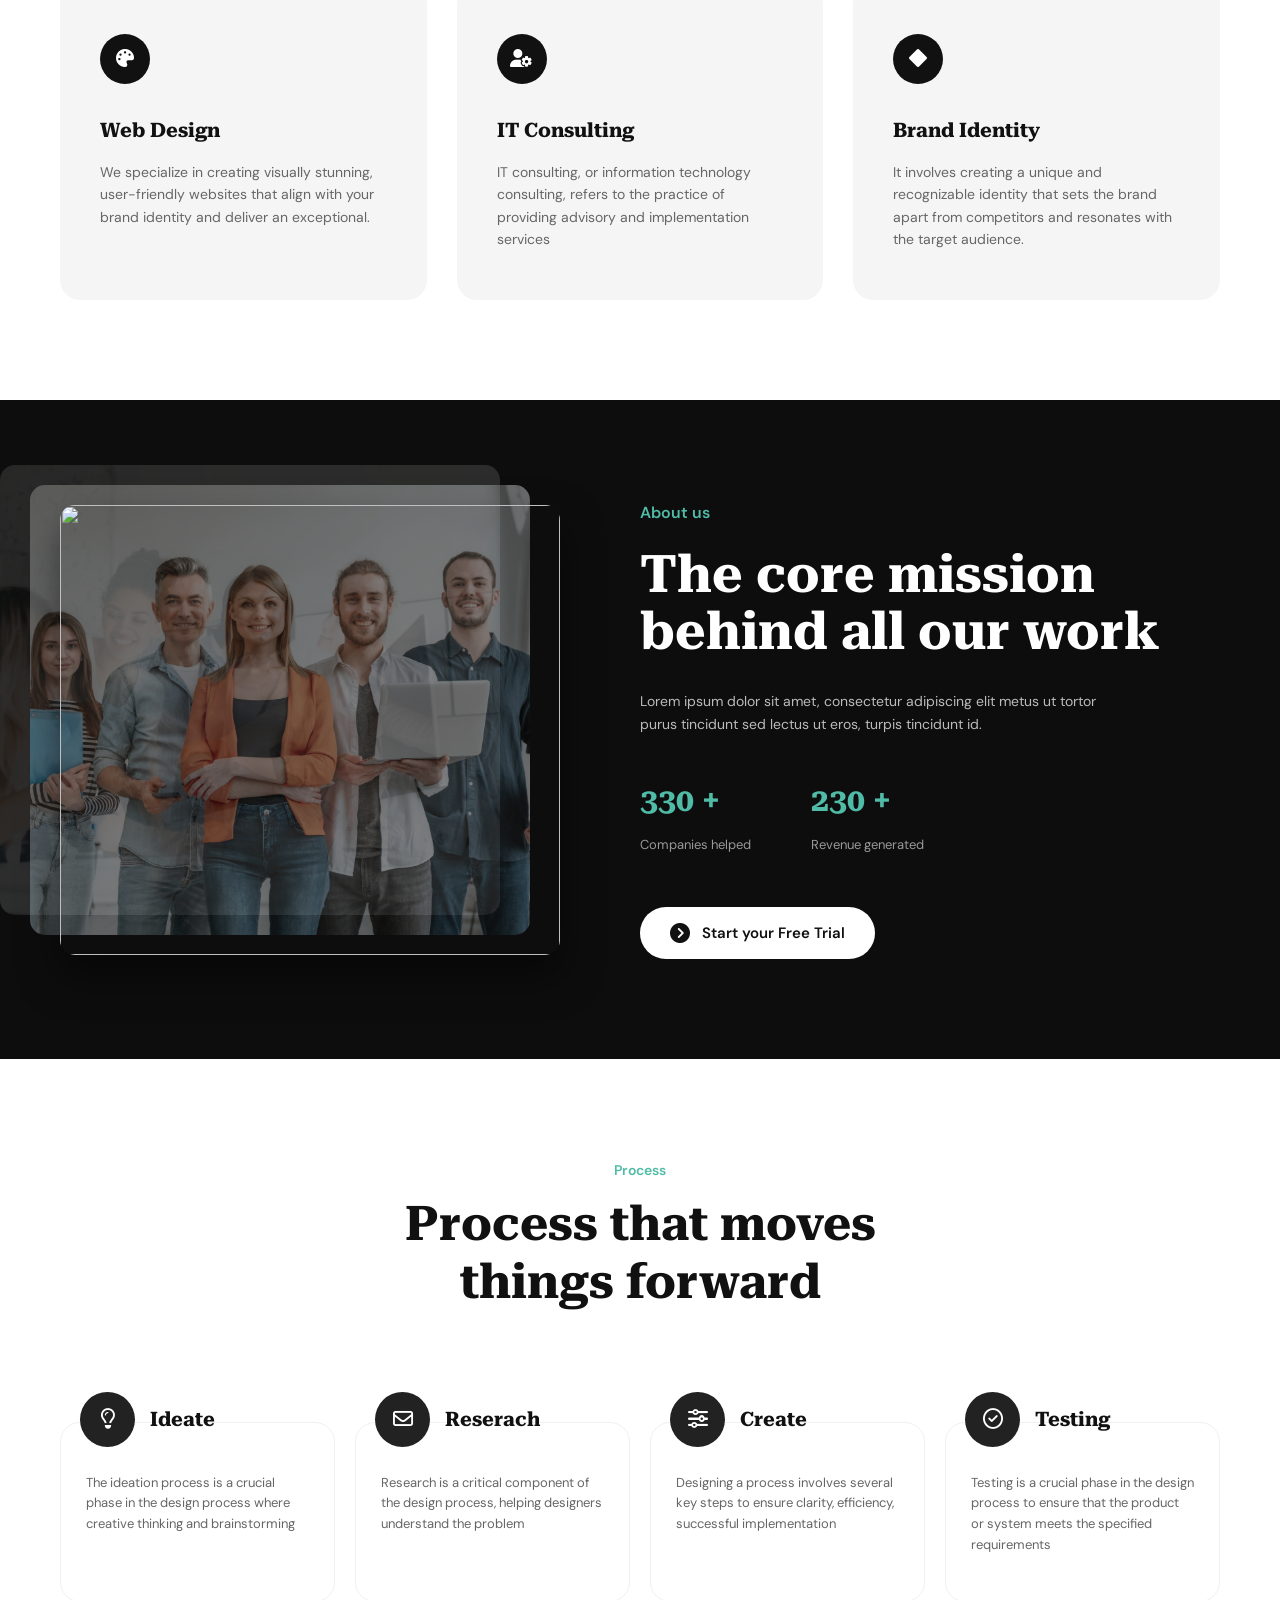
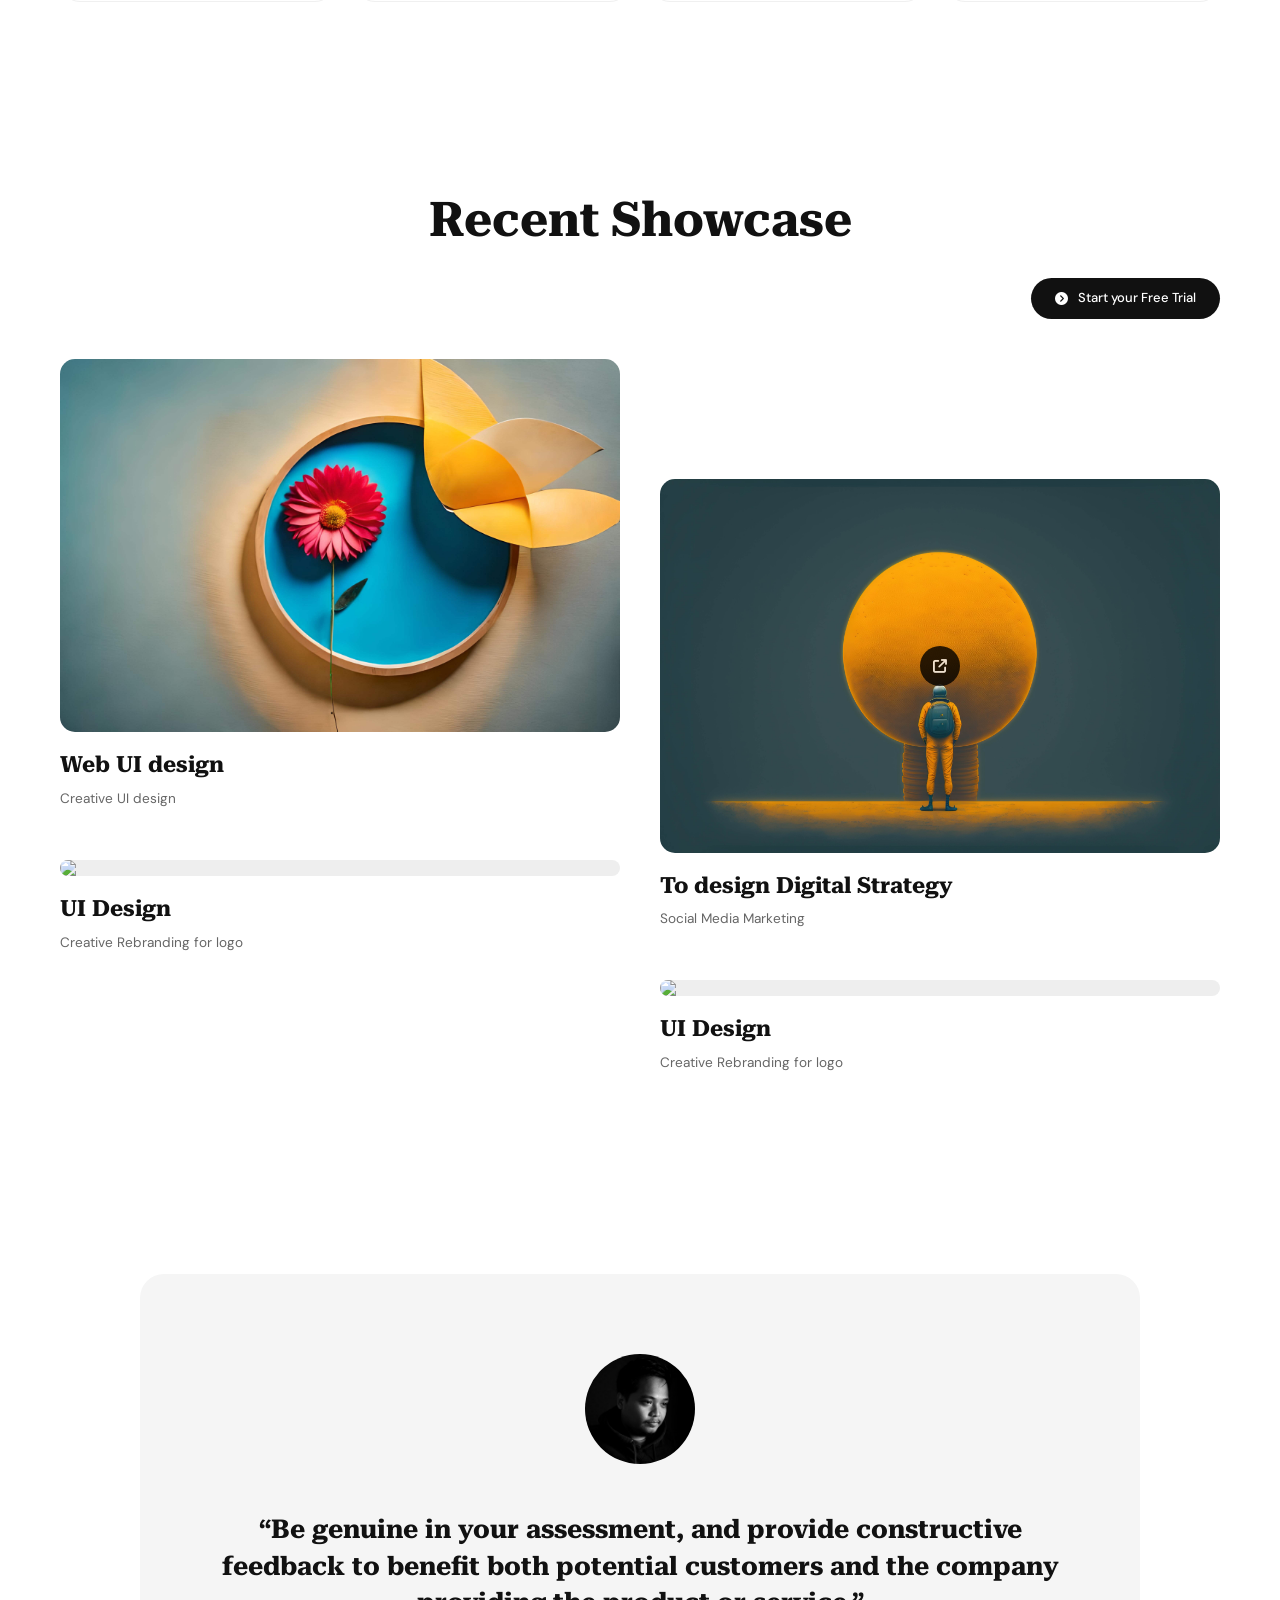
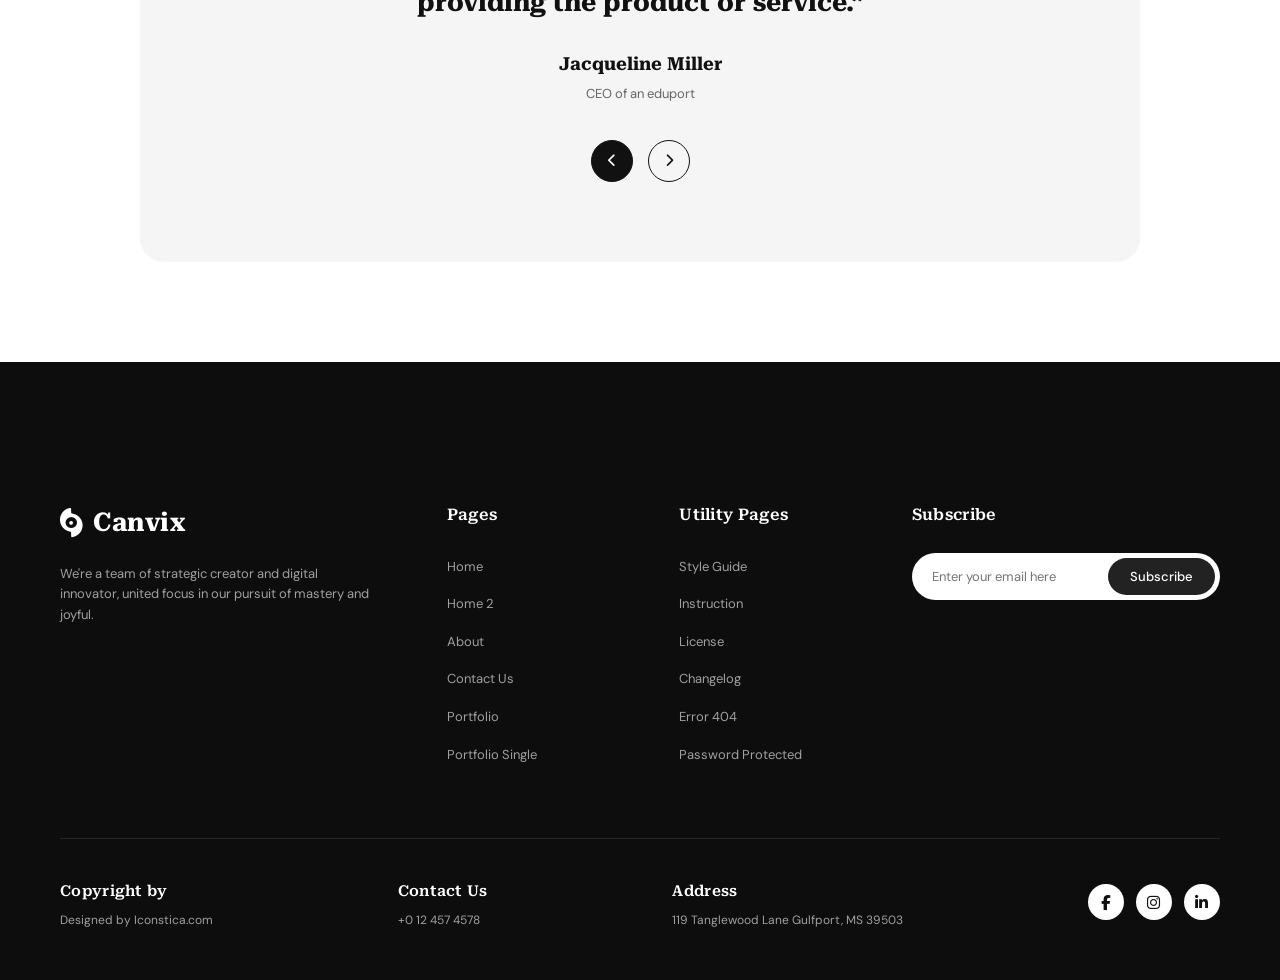
==== commit 17babcf2: "final" ====
--- a/index.html
+++ b/index.html
@@ -271,17 +271,20 @@
                 <div class="footer-col links-col">
                     <h3 class="robotoserif">Pages</h3>
                     <ul>
-                        <li><a href="#">Home</a></li>
+                        <li><a href="index.html">Home</a></li>
                         <li><a href="#">Home 2</a></li>
-                        <li><a href="#">About</a></li>
-                        <li><a href="#">Contact Us</a></li>
+                        <li><a href="about.html">About</a></li>
+                        <li><a href="contact.html">Contact Us</a></li>
                         <li><a href="#">Portfolio</a></li>
+                        <li><a href="#">Portfolio Single</a></li>
                     </ul>
                 </div>
                 
                 <div class="footer-col links-col">
                     <h3 class="robotoserif">Utility Pages</h3>
                     <ul>
+                        <li><a href="#">Style Guide</a></li>
+                        <li><a href="#">Instruction</a></li>
                         <li><a href="#">License</a></li>
                         <li><a href="#">Changelog</a></li>
                         <li><a href="#">Error 404</a></li>
@@ -292,7 +295,7 @@
                 <div class="footer-col subscribe-col">
                     <h3 class="robotoserif">Subscribe</h3>
                     <form class="subscribe-form">
-                        <input type="email" placeholder="Enter your email" required>
+                        <input type="email" placeholder="Enter your email here" required>
                         <button type="submit">Subscribe</button>
                     </form>
                 </div>
@@ -305,10 +308,12 @@
                     <h4 class="robotoserif">Copyright by</h4>
                     <p>Designed by Iconstica.com</p>
                 </div>
+                
                 <div class="bottom-info">
                     <h4 class="robotoserif">Contact Us</h4>
                     <p>+0 12 457 4578</p>
                 </div>
+                
                 <div class="bottom-info address-info">
                     <h4 class="robotoserif">Address</h4>
                     <p>119 Tanglewood Lane Gulfport, MS 39503</p>
